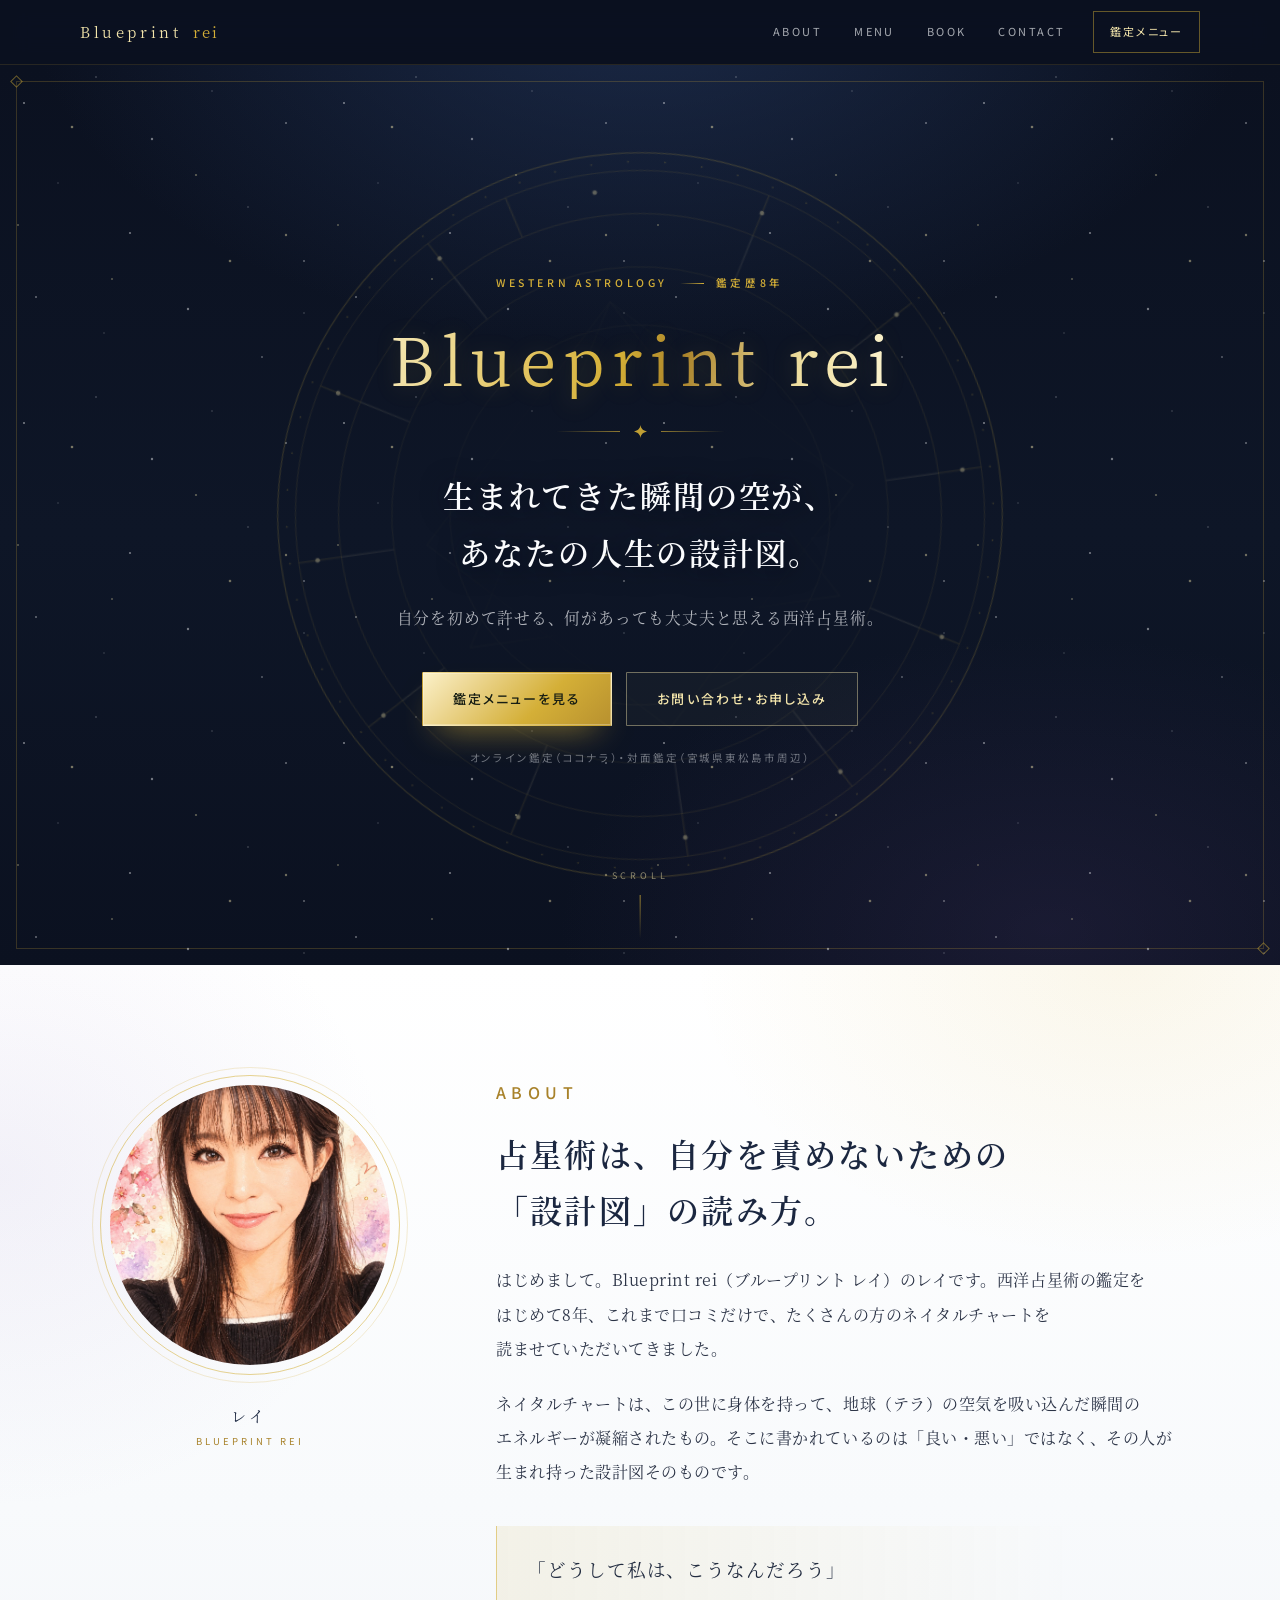
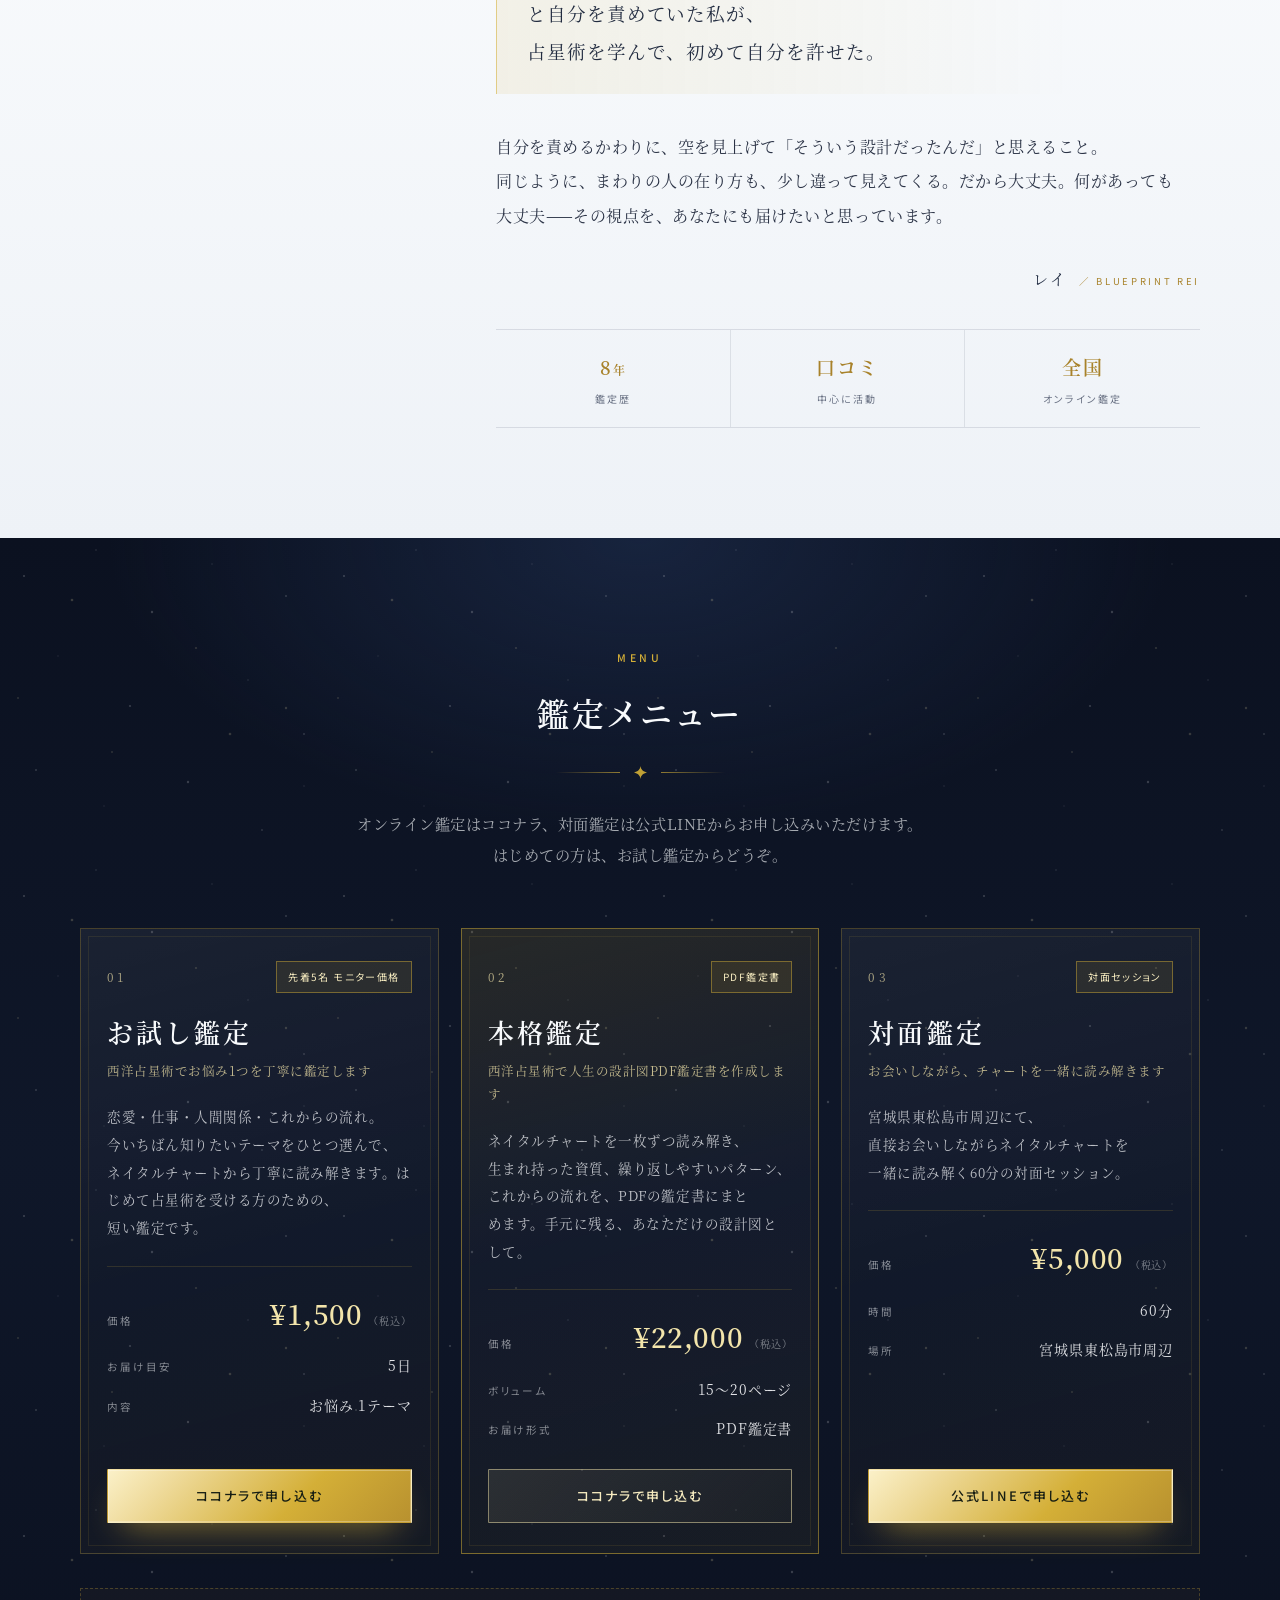
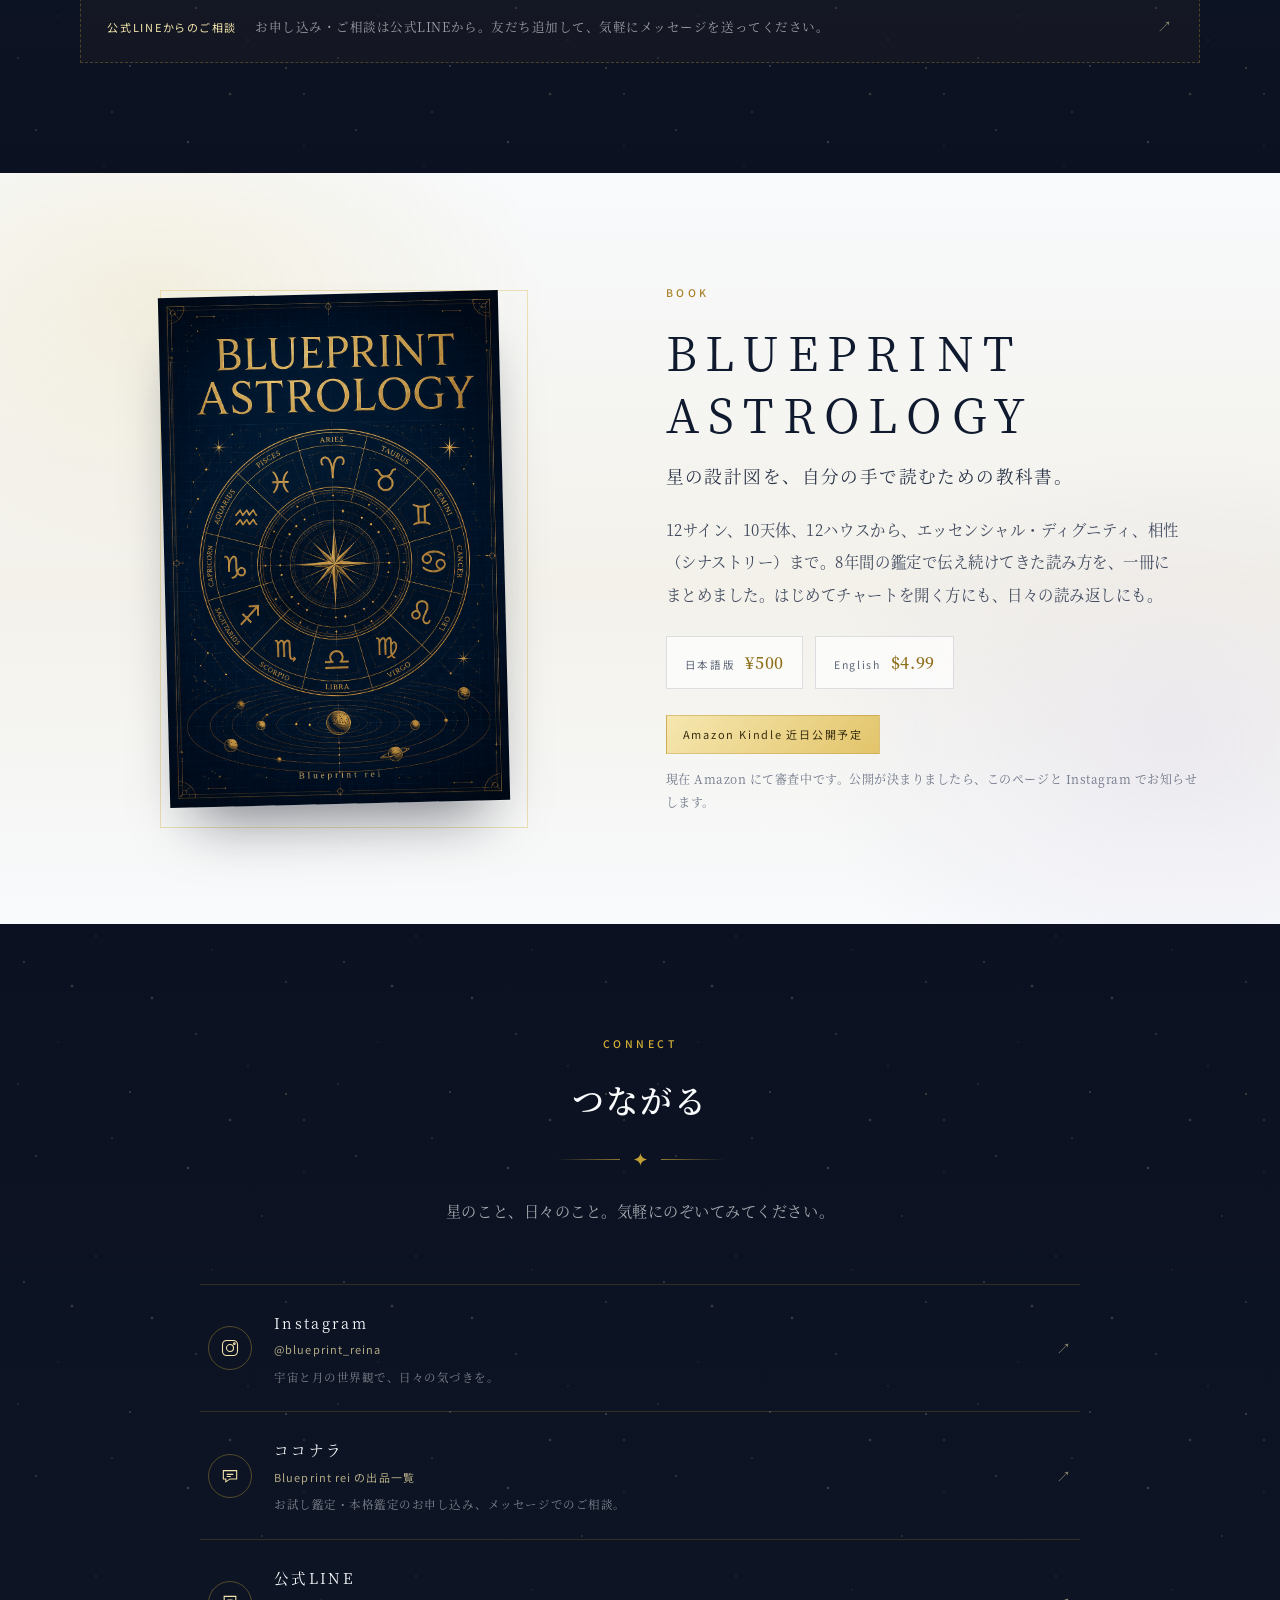
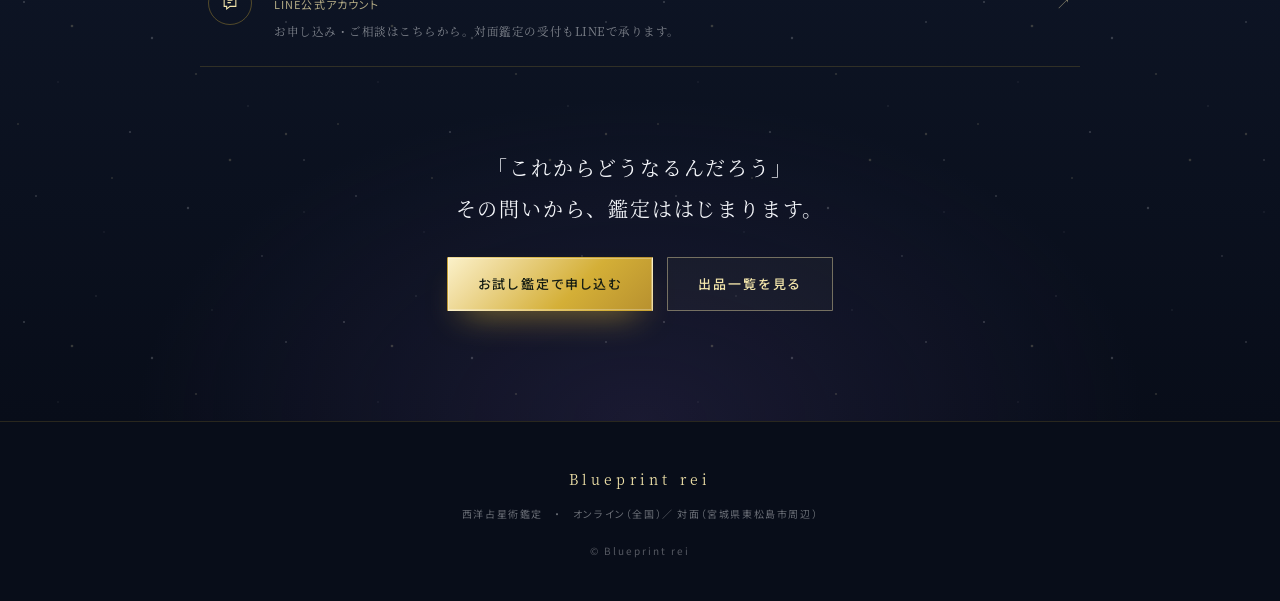
==== index.html @ 4b0d1b70 "Publish Blueprint rei website (index.html, style.css, assets)" ====
<!DOCTYPE html>
<html lang="ja">
<head>
<meta charset="utf-8">
<meta name="viewport" content="width=device-width, initial-scale=1">
<title>Blueprint rei｜生まれてきた瞬間の空が、あなたの人生の設計図。</title>
<meta name="description" content="西洋占星術鑑定 Blueprint rei（ブループリント レイ）。鑑定歴8年。ネイタルチャートから、自分を初めて許せる「何があっても大丈夫」と思える視点をお届けします。">
<link rel="icon" href="data:image/svg+xml,%3Csvg xmlns='http://www.w3.org/2000/svg' viewBox='0 0 24 24'%3E%3Crect width='24' height='24' fill='%230b1120'/%3E%3Cpath d='M12 3c.8 5.5 3.7 8.4 9 9-5.3.6-8.2 3.5-9 9-.8-5.5-3.7-8.4-9-9 5.3-.6 8.2-3.5 9-9Z' fill='%23d4af37'/%3E%3C/svg%3E">
<link rel="stylesheet" href="style.css">
</head>
<body>

<header class="site-header">
  <div class="wrap header-inner">
    <a class="brand" href="#top">Blueprint <i>rei</i></a>
    <nav class="nav" aria-label="メニュー">
      <a href="#about">About</a>
      <a href="#menu">Menu</a>
      <a href="#book">Book</a>
      <a href="#contact">Contact</a>
    </nav>
    <a class="header-cta" href="#menu">鑑定メニュー</a>
  </div>
</header>

<main>

  <!-- ============ HERO ============ -->
  <section class="hero" id="top">
    <div class="hero-frame" aria-hidden="true"></div>
    <div class="stars" aria-hidden="true"></div>

    <!-- 星盤（装飾） -->
    <svg class="hero-wheel" viewBox="0 0 600 600" aria-hidden="true" fill="none">
      <g stroke="#d4af37" stroke-width=".8" opacity=".55">
        <circle cx="300" cy="300" r="286"/>
      </g>
      <g stroke="#d4af37" stroke-width=".5" opacity=".35">
        <circle cx="300" cy="300" r="272"/>
        <circle cx="300" cy="300" r="238"/>
        <circle cx="300" cy="300" r="196"/>
        <circle cx="300" cy="300" r="150"/>
        <circle cx="300" cy="300" r="96"/>
      </g>
      <circle cx="300" cy="300" r="279" stroke="#d4af37" stroke-width="1.1" opacity=".5" stroke-dasharray="1.2 28"/>
      <g stroke="#d4af37" stroke-width=".6" opacity=".4">
        <line x1="300" y1="62" x2="300" y2="28" transform="rotate(30 300 300)"/>
        <line x1="300" y1="62" x2="300" y2="28" transform="rotate(60 300 300)"/>
        <line x1="300" y1="62" x2="300" y2="28" transform="rotate(90 300 300)"/>
        <line x1="300" y1="62" x2="300" y2="28" transform="rotate(120 300 300)"/>
        <line x1="300" y1="62" x2="300" y2="28" transform="rotate(150 300 300)"/>
        <line x1="300" y1="62" x2="300" y2="28" transform="rotate(180 300 300)"/>
        <line x1="300" y1="62" x2="300" y2="28" transform="rotate(210 300 300)"/>
        <line x1="300" y1="62" x2="300" y2="28" transform="rotate(240 300 300)"/>
        <line x1="300" y1="62" x2="300" y2="28" transform="rotate(270 300 300)"/>
        <line x1="300" y1="62" x2="300" y2="28" transform="rotate(300 300 300)"/>
        <line x1="300" y1="62" x2="300" y2="28" transform="rotate(330 300 300)"/>
        <line x1="300" y1="62" x2="300" y2="28" transform="rotate(345 300 300)"/>
      </g>
      <g stroke="#f3e5ab" stroke-width=".6" opacity=".45">
        <line x1="300" y1="62" x2="300" y2="104" transform="rotate(30 300 300)"/>
        <line x1="300" y1="62" x2="300" y2="104" transform="rotate(60 300 300)"/>
        <line x1="300" y1="62" x2="300" y2="104" transform="rotate(90 300 300)"/>
        <line x1="300" y1="62" x2="300" y2="104" transform="rotate(120 300 300)"/>
        <line x1="300" y1="62" x2="300" y2="104" transform="rotate(150 300 300)"/>
        <line x1="300" y1="62" x2="300" y2="104" transform="rotate(180 300 300)"/>
        <line x1="300" y1="62" x2="300" y2="104" transform="rotate(210 300 300)"/>
        <line x1="300" y1="62" x2="300" y2="104" transform="rotate(240 300 300)"/>
        <line x1="300" y1="62" x2="300" y2="104" transform="rotate(270 300 300)"/>
        <line x1="300" y1="62" x2="300" y2="104" transform="rotate(300 300 300)"/>
        <line x1="300" y1="62" x2="300" y2="104" transform="rotate(330 300 300)"/>
      </g>
      <g fill="#f3e5ab" opacity=".7">
        <circle cx="300" cy="43" r="1.8"/>
        <circle cx="300" cy="43" r="1.8" transform="rotate(30 300 300)"/>
        <circle cx="300" cy="43" r="1.8" transform="rotate(60 300 300)"/>
        <circle cx="300" cy="43" r="1.8" transform="rotate(90 300 300)"/>
        <circle cx="300" cy="43" r="1.8" transform="rotate(120 300 300)"/>
        <circle cx="300" cy="43" r="1.8" transform="rotate(150 300 300)"/>
        <circle cx="300" cy="43" r="1.8" transform="rotate(180 300 300)"/>
        <circle cx="300" cy="43" r="1.8" transform="rotate(210 300 300)"/>
        <circle cx="300" cy="43" r="1.8" transform="rotate(240 300 300)"/>
        <circle cx="300" cy="43" r="1.8" transform="rotate(270 300 300)"/>
        <circle cx="300" cy="43" r="1.8" transform="rotate(300 300 300)"/>
        <circle cx="300" cy="43" r="1.8" transform="rotate(330 300 300)"/>
      </g>
      <g stroke="#d4af37" stroke-width=".45" opacity=".22">
        <polygon points="300,130 447.2,385 152.8,385"/>
        <polygon points="300,130 470,300 300,470 130,300"/>
      </g>
      <g stroke="#d4af37" stroke-width=".5" opacity=".3">
        <line x1="300" y1="204" x2="300" y2="396" transform="rotate(45 300 300)"/>
        <line x1="300" y1="204" x2="300" y2="396" transform="rotate(135 300 300)"/>
      </g>
      <circle cx="300" cy="300" r="6" fill="#d4af37" opacity=".5"/>
    </svg>

    <div class="wrap hero-inner">
      <p class="eyebrow">Western Astrology <span class="sep"></span> 鑑定歴8年</p>

      <h1 class="hero-brand gold-text">Blueprint rei</h1>

      <div class="orn" aria-hidden="true">
        <i></i><svg viewBox="0 0 24 24" class="spark"><path d="M12 0c.9 6.6 4.5 10.2 12 12-7.5 1.8-11.1 5.4-12 12-.9-6.6-4.5-10.2-12-12C7.5 10.2 11.1 6.6 12 0Z"/></svg><i></i>
      </div>

      <p class="hero-copy">生まれてきた瞬間の空が、<br>あなたの人生の設計図。</p>
      <p class="hero-sub">自分を初めて許せる、<br class="sp">何があっても大丈夫と思える西洋占星術。</p>

      <div class="hero-actions">
        <a class="btn btn-gold" href="#menu">鑑定メニューを見る</a>
        <a class="btn btn-ghost" href="#contact">お問い合わせ・お申し込み</a>
      </div>

      <p class="hero-note">オンライン鑑定（ココナラ）・対面鑑定（宮城県東松島市周辺）</p>
    </div>

    <a class="scroll-hint" href="#about"><span>Scroll</span></a>
  </section>

  <!-- ============ ABOUT ============ -->
  <section class="section about" id="about">
    <div class="wrap about-grid">
      <div class="about-visual">
        <div class="portrait">
          <img src="assets/rena-sakura-icon.jpg" alt="Blueprint rei（レイ）のプロフィール画像">
        </div>
        <p class="portrait-caption">
          <span class="pc-name">レイ</span>
          <span class="pc-en">Blueprint rei</span>
        </p>
      </div>

      <div class="about-text">
        <p class="eyebrow">About</p>
        <h2 class="section-title">占星術は、自分を責めないための<br>「設計図」の読み方。</h2>

        <p>はじめまして。Blueprint rei（ブループリント レイ）のレイです。西洋占星術の鑑定をはじめて8年、これまで口コミだけで、たくさんの方のネイタルチャートを読ませていただいてきました。</p>

        <p>ネイタルチャートは、この世に身体を持って、地球（テラ）の空気を吸い込んだ瞬間のエネルギーが凝縮されたもの。そこに書かれているのは「良い・悪い」ではなく、その人が生まれ持った設計図そのものです。</p>

        <blockquote>
          <p>「どうして私は、こうなんだろう」</p>
          <p>と自分を責めていた私が、<br>占星術を学んで、<br class="sp">初めて自分を許せた。</p>
        </blockquote>

        <p>自分を責めるかわりに、空を見上げて「そういう設計だったんだ」と思えること。同じように、まわりの人の在り方も、少し違って見えてくる。だから大丈夫。何があっても大丈夫——その視点を、あなたにも届けたいと思っています。</p>

        <p class="sign">レイ<span>／ Blueprint rei</span></p>

        <ul class="facts">
          <li><b>8<small>年</small></b><span>鑑定歴</span></li>
          <li><b>口コミ</b><span>中心に活動</span></li>
          <li><b>全国</b><span>オンライン鑑定</span></li>
        </ul>
      </div>
    </div>
  </section>

  <!-- ============ MENU ============ -->
  <section class="section menu" id="menu">
    <div class="stars stars--soft" aria-hidden="true"></div>
    <div class="wrap">
      <header class="section-head">
        <p class="eyebrow">Menu</p>
        <h2 class="section-title">鑑定メニュー</h2>
        <div class="orn" aria-hidden="true"><i></i><svg viewBox="0 0 24 24" class="spark"><path d="M12 0c.9 6.6 4.5 10.2 12 12-7.5 1.8-11.1 5.4-12 12-.9-6.6-4.5-10.2-12-12C7.5 10.2 11.1 6.6 12 0Z"/></svg><i></i></div>
        <p class="lead">オンライン鑑定はココナラ、対面鑑定は公式LINEからお申し込みいただけます。<br class="pc">はじめての方は、お試し鑑定からどうぞ。</p>
      </header>

      <div class="cards">

        <article class="card">
          <div class="card-head">
            <span class="num">01</span>
            <span class="ribbon">先着5名 モニター価格</span>
          </div>
          <h3>お試し鑑定</h3>
          <p class="card-sub">西洋占星術でお悩み1つを丁寧に鑑定します</p>
          <p class="card-desc">恋愛・仕事・人間関係・これからの流れ。今いちばん知りたいテーマをひとつ選んで、ネイタルチャートから丁寧に読み解きます。はじめて占星術を受ける方のための、短い鑑定です。</p>
          <dl class="specs">
            <div><dt>価格</dt><dd><em>¥1,500</em><small>（税込）</small></dd></div>
            <div><dt>お届け目安</dt><dd>5日</dd></div>
            <div><dt>内容</dt><dd>お悩み 1テーマ</dd></div>
          </dl>
          <a class="btn btn-gold btn-block" href="https://coconala.com/services/4519594" target="_blank" rel="noopener">ココナラで申し込む</a>
        </article>

        <article class="card card--featured">
          <div class="card-head">
            <span class="num">02</span>
            <span class="ribbon">PDF鑑定書</span>
          </div>
          <h3>本格鑑定</h3>
          <p class="card-sub">西洋占星術で人生の設計図PDF鑑定書を作成します</p>
          <p class="card-desc">ネイタルチャートを一枚ずつ読み解き、生まれ持った資質、繰り返しやすいパターン、これからの流れを、PDFの鑑定書にまとめます。手元に残る、あなただけの設計図として。</p>
          <dl class="specs">
            <div><dt>価格</dt><dd><em>¥22,000</em><small>（税込）</small></dd></div>
            <div><dt>ボリューム</dt><dd>15〜20ページ</dd></div>
            <div><dt>お届け形式</dt><dd>PDF鑑定書</dd></div>
          </dl>
          <a class="btn btn-outline-light btn-block" href="https://coconala.com/services/4488143" target="_blank" rel="noopener">ココナラで申し込む</a>
        </article>

        <article class="card">
          <div class="card-head">
            <span class="num">03</span>
            <span class="ribbon">対面セッション</span>
          </div>
          <h3>対面鑑定</h3>
          <p class="card-sub">お会いしながら、チャートを一緒に読み解きます</p>
          <p class="card-desc">宮城県東松島市周辺にて、直接お会いしながらネイタルチャートを一緒に読み解く60分の対面セッション。</p>
          <dl class="specs">
            <div><dt>価格</dt><dd><em>¥5,000</em><small>（税込）</small></dd></div>
            <div><dt>時間</dt><dd>60分</dd></div>
            <div><dt>場所</dt><dd>宮城県東松島市周辺</dd></div>
          </dl>
          <a class="btn btn-gold btn-block" href="https://lin.ee/zJcbJPP" target="_blank" rel="noopener">公式LINEで申し込む</a>
        </article>

      </div>

      <a class="line-note" href="https://lin.ee/zJcbJPP" target="_blank" rel="noopener">
        <span class="ln-label">公式LINEからのご相談</span>
        <span class="ln-body">お申し込み・ご相談は公式LINEから。友だち追加して、気軽にメッセージを送ってください。</span>
        <span class="ln-arrow" aria-hidden="true">↗</span>
      </a>
    </div>
  </section>

  <!-- ============ BOOK ============ -->
  <section class="section book" id="book">
    <div class="wrap book-grid">
      <figure class="book-cover">
        <img src="assets/kindle-cover-navy-author.png" alt="Kindle書籍『BLUEPRINT ASTROLOGY』の表紙">
      </figure>
      <div class="book-text">
        <p class="eyebrow">Book</p>
        <h2 class="book-title">BLUEPRINT<br>ASTROLOGY</h2>
        <p class="book-sub">星の設計図を、自分の手で読むための教科書。</p>
        <p class="book-desc">12サイン、10天体、12ハウスから、エッセンシャル・ディグニティ、相性（シナストリー）まで。8年間の鑑定で伝え続けてきた読み方を、一冊にまとめました。はじめてチャートを開く方にも、日々の読み返しにも。</p>
        <ul class="chips">
          <li><span>日本語版</span><b>¥500</b></li>
          <li><span>English</span><b>$4.99</b></li>
        </ul>
        <p class="badge">Amazon Kindle 近日公開予定</p>
        <p class="book-note">現在 Amazon にて審査中です。公開が決まりましたら、このページと Instagram でお知らせします。</p>
      </div>
    </div>
  </section>

  <!-- ============ CONTACT ============ -->
  <section class="section contact" id="contact">
    <div class="stars stars--soft" aria-hidden="true"></div>
    <div class="wrap">
      <header class="section-head">
        <p class="eyebrow">Connect</p>
        <h2 class="section-title">つながる</h2>
        <div class="orn" aria-hidden="true"><i></i><svg viewBox="0 0 24 24" class="spark"><path d="M12 0c.9 6.6 4.5 10.2 12 12-7.5 1.8-11.1 5.4-12 12-.9-6.6-4.5-10.2-12-12C7.5 10.2 11.1 6.6 12 0Z"/></svg><i></i></div>
        <p class="lead">星のこと、日々のこと。気軽にのぞいてみてください。</p>
      </header>

      <ul class="social">
        <li>
          <a href="https://www.instagram.com/blueprint_reina/" target="_blank" rel="noopener">
            <span class="ico" aria-hidden="true">
              <svg viewBox="0 0 24 24" fill="none" stroke="currentColor" stroke-width="1.3"><rect x="3" y="3" width="18" height="18" rx="5"/><circle cx="12" cy="12" r="4.2"/><circle cx="17.2" cy="6.8" r="1"/></svg>
            </span>
            <span class="sns-body">
              <span class="sns-name">Instagram</span>
              <span class="sns-id">@blueprint_reina</span>
              <span class="sns-desc">宇宙と月の世界観で、日々の気づきを。</span>
            </span>
            <span class="arrow" aria-hidden="true">↗</span>
          </a>
        </li>
        <li>
          <a href="https://coconala.com/users/694138" target="_blank" rel="noopener">
            <span class="ico" aria-hidden="true">
              <svg viewBox="0 0 24 24" fill="none" stroke="currentColor" stroke-width="1.3"><path d="M4 5.5h16v10H12l-5 3.5v-3.5H4z"/><path d="M8 10h8M8 12.6h5"/></svg>
            </span>
            <span class="sns-body">
              <span class="sns-name">ココナラ</span>
              <span class="sns-id">Blueprint rei の出品一覧</span>
              <span class="sns-desc">お試し鑑定・本格鑑定のお申し込み、メッセージでのご相談。</span>
            </span>
            <span class="arrow" aria-hidden="true">↗</span>
          </a>
        </li>
        <li>
          <a href="https://lin.ee/zJcbJPP" target="_blank" rel="noopener">
            <span class="ico" aria-hidden="true">
              <svg viewBox="0 0 24 24" fill="none" stroke="currentColor" stroke-width="1.3"><path d="M5 4h14v12H12l-4 3v-3H5z"/><path d="M9 8.5h6M9 11.5h4"/></svg>
            </span>
            <span class="sns-body">
              <span class="sns-name">公式LINE</span>
              <span class="sns-id">LINE公式アカウント</span>
              <span class="sns-desc">お申し込み・ご相談はこちらから。対面鑑定の受付もLINEで承ります。</span>
            </span>
            <span class="arrow" aria-hidden="true">↗</span>
          </a>
        </li>
      </ul>

      <div class="contact-cta">
        <p class="contact-cta-text">「これからどうなるんだろう」<br>その問いから、鑑定ははじまります。</p>
        <div class="hero-actions">
          <a class="btn btn-gold" href="https://coconala.com/services/4519594" target="_blank" rel="noopener">お試し鑑定で申し込む</a>
          <a class="btn btn-ghost" href="https://coconala.com/users/694138" target="_blank" rel="noopener">出品一覧を見る</a>
        </div>
      </div>
    </div>
  </section>

</main>

<footer class="site-footer">
  <div class="wrap">
    <p class="footer-brand">Blueprint rei</p>
    <p class="footer-line">西洋占星術鑑定　・　オンライン（全国）<br class="sp">／ 対面（宮城県東松島市周辺）</p>
    <p class="copyright">© Blueprint rei</p>
  </div>
</footer>

</body>
</html>
---- style.css ----
@charset "UTF-8";

/* =========================================================
   Blueprint rei — official site (design sample)
   navy × gold × off-white
   ========================================================= */

@font-face{
  font-family:"Noto Serif JP";
  src:url("assets/fonts/serifjp-400.woff2") format("woff2");
  font-weight:400; font-style:normal; font-display:swap;
}
@font-face{
  font-family:"Noto Serif JP";
  src:url("assets/fonts/serifjp-600.woff2") format("woff2");
  font-weight:600; font-style:normal; font-display:swap;
}
@font-face{
  font-family:"Noto Serif JP";
  src:url("assets/fonts/serifjp-700.woff2") format("woff2");
  font-weight:700; font-style:normal; font-display:swap;
}
@font-face{
  font-family:"Noto Sans JP";
  src:url("assets/fonts/sansjp-400.woff2") format("woff2");
  font-weight:400; font-style:normal; font-display:swap;
}
@font-face{
  font-family:"Noto Sans JP";
  src:url("assets/fonts/sansjp-500.woff2") format("woff2");
  font-weight:500; font-style:normal; font-display:swap;
}
@font-face{
  font-family:"Noto Sans JP";
  src:url("assets/fonts/sansjp-700.woff2") format("woff2");
  font-weight:700; font-style:normal; font-display:swap;
}

:root{
  --navy:#0b1120;
  --navy-2:#0f1729;
  --navy-3:#131c31;
  --gold:#d4af37;
  --gold-l:#f3e5ab;
  --gold-d:#a8822a;
  --ivory:#f8fafc;
  --ink:#1b2740;
  --ink-soft:#4d5566;

  --serif:"Noto Serif JP","Hiragino Mincho ProN","Yu Mincho",YuMincho,serif;
  --sans:"Noto Sans JP","Hiragino Kaku Gothic ProN","Yu Gothic",YuGothic,sans-serif;

  --hairline:rgba(212,175,55,.30);
  --hairline-soft:rgba(212,175,55,.16);
}

*,*::before,*::after{box-sizing:border-box;}

html{
  scroll-behavior:smooth;
  -webkit-text-size-adjust:100%;
}

body{
  margin:0;
  background:var(--navy);
  color:var(--ivory);
  font-family:var(--serif);
  font-size:15px;
  line-height:1.95;
  letter-spacing:.035em;
  font-feature-settings:"palt" 1;
  -webkit-font-smoothing:antialiased;
  overflow-x:hidden;
}

img{display:block;max-width:100%;height:auto;}
a{color:inherit;text-decoration:none;}
h1,h2,h3,p,figure,blockquote,dl,dd{margin:0;}
ul{margin:0;padding:0;list-style:none;}
em{font-style:normal;}

.wrap{
  width:min(1120px, calc(100% - 56px));
  margin-inline:auto;
}

.sp{display:none;}
.pc{display:inline;}

/* ---------- shared type ---------- */

.eyebrow{
  font-family:var(--sans);
  font-size:10.5px;
  font-weight:500;
  letter-spacing:.34em;
  text-transform:uppercase;
  color:var(--gold);
  display:flex;
  align-items:center;
  gap:12px;
}
.eyebrow .sep{
  width:24px;height:1px;
  background:linear-gradient(90deg,transparent,var(--gold));
  display:inline-block;
}

.gold-text{
  background:linear-gradient(102deg,#f7ecc0 0%,#e6c96a 26%,#d4af37 46%,#a9822a 58%,#f3e5ab 82%,#fdf6d8 100%);
  -webkit-background-clip:text;
  background-clip:text;
  color:transparent;
}

.orn{
  display:flex;
  align-items:center;
  justify-content:center;
  gap:14px;
  margin:26px 0;
}
.orn i{
  display:block;
  width:64px;height:1px;
  background:linear-gradient(90deg,transparent,rgba(212,175,55,.65));
}
.orn i:last-child{
  background:linear-gradient(90deg,rgba(212,175,55,.65),transparent);
}
.spark{
  width:13px;height:13px;
  fill:var(--gold);
  flex:none;
  opacity:.9;
}

/* ---------- buttons ---------- */

.btn{
  display:inline-flex;
  align-items:center;
  justify-content:center;
  font-family:var(--sans);
  font-size:13px;
  font-weight:500;
  letter-spacing:.16em;
  line-height:1.4;
  padding:17px 30px;
  border-radius:1px;
  border:1px solid transparent;
  transition:transform .3s ease, box-shadow .3s ease, background .3s ease, color .3s ease;
  white-space:nowrap;
}
.btn-gold{
  background:linear-gradient(135deg,#fbf1c9 0%,#efdb9c 20%,#d4af37 62%,#b8912f 100%);
  color:#161d13;
  box-shadow:0 16px 34px -16px rgba(212,175,55,.75), inset 0 0 0 1px rgba(255,255,255,.28);
}
.btn-gold:hover{
  transform:translateY(-2px);
  box-shadow:0 22px 40px -16px rgba(212,175,55,.85), inset 0 0 0 1px rgba(255,255,255,.35);
}
.btn-ghost{
  border-color:rgba(243,229,171,.42);
  color:var(--gold-l);
  background:rgba(243,229,171,.03);
}
.btn-ghost:hover{
  background:rgba(243,229,171,.10);
  border-color:rgba(243,229,171,.7);
}
.btn-outline-light{
  border-color:rgba(243,229,171,.5);
  color:#f7ecc0;
  background:linear-gradient(135deg,rgba(243,229,171,.10),rgba(243,229,171,.02));
}
.btn-outline-light:hover{
  background:linear-gradient(135deg,#fbf1c9,#d4af37 65%,#b8912f);
  color:#161d13;
  border-color:transparent;
}
.btn-block{width:100%;}

/* ---------- star field ---------- */

.stars{
  position:absolute;
  inset:0;
  pointer-events:none;
  background-image:url("data:image/svg+xml,%3Csvg xmlns='http://www.w3.org/2000/svg' width='320' height='320'%3E%3Cg fill='%23ffffff'%3E%3Ccircle cx='24' cy='38' r='1' opacity='.55'/%3E%3Ccircle cx='96' cy='12' r='.8' opacity='.4'/%3E%3Ccircle cx='152' cy='74' r='1.2' opacity='.5'/%3E%3Ccircle cx='212' cy='26' r='.7' opacity='.35'/%3E%3Ccircle cx='286' cy='58' r='1' opacity='.45'/%3E%3Ccircle cx='58' cy='118' r='.7' opacity='.3'/%3E%3Ccircle cx='130' cy='168' r='1.1' opacity='.5'/%3E%3Ccircle cx='248' cy='142' r='.8' opacity='.35'/%3E%3Ccircle cx='304' cy='196' r='1' opacity='.4'/%3E%3Ccircle cx='36' cy='232' r='1' opacity='.45'/%3E%3Ccircle cx='104' cy='268' r='.7' opacity='.3'/%3E%3Ccircle cx='188' cy='244' r='1.2' opacity='.5'/%3E%3Ccircle cx='262' cy='292' r='.9' opacity='.4'/%3E%3Ccircle cx='304' cy='248' r='.8' opacity='.3'/%3E%3C/g%3E%3Cg fill='%23f3e5ab'%3E%3Ccircle cx='72' cy='62' r='1.3' opacity='.55'/%3E%3Ccircle cx='196' cy='110' r='1.1' opacity='.45'/%3E%3Ccircle cx='286' cy='170' r='1.2' opacity='.5'/%3E%3Ccircle cx='112' cy='214' r='1' opacity='.4'/%3E%3Ccircle cx='230' cy='196' r='1.3' opacity='.5'/%3E%3Ccircle cx='18' cy='160' r='1' opacity='.4'/%3E%3C/g%3E%3C/svg%3E");
  background-size:320px 320px;
  opacity:.85;
}
.stars--soft{opacity:.36;}

/* =========================================================
   HEADER
   ========================================================= */

.site-header{
  position:sticky;
  top:0;
  z-index:50;
  background:rgba(11,17,32,.74);
  backdrop-filter:blur(14px) saturate(120%);
  -webkit-backdrop-filter:blur(14px) saturate(120%);
  border-bottom:1px solid rgba(212,175,55,.14);
}
.header-inner{
  display:flex;
  align-items:center;
  justify-content:space-between;
  height:64px;
  gap:20px;
}
.brand{
  font-size:15px;
  letter-spacing:.24em;
  font-weight:400;
  color:var(--gold-l);
  white-space:nowrap;
}
.brand i{
  font-style:normal;
  letter-spacing:.14em;
  color:var(--gold);
  margin-left:.28em;
}
.nav{
  display:flex;
  gap:32px;
  margin-left:auto;
  margin-right:8px;
}
.nav a{
  font-family:var(--sans);
  font-size:11px;
  letter-spacing:.22em;
  text-transform:uppercase;
  color:rgba(248,250,252,.66);
  padding:4px 0;
  border-bottom:1px solid transparent;
  transition:.25s;
}
.nav a:hover{color:var(--gold-l);border-bottom-color:rgba(212,175,55,.6);}
.header-cta{
  font-family:var(--sans);
  font-size:11px;
  letter-spacing:.16em;
  padding:9px 16px;
  border:1px solid rgba(212,175,55,.45);
  color:var(--gold-l);
  transition:.25s;
  white-space:nowrap;
}
.header-cta:hover{background:rgba(212,175,55,.14);}

/* =========================================================
   HERO
   ========================================================= */

.hero{
  position:relative;
  min-height:100vh;
  min-height:100svh;
  display:flex;
  align-items:center;
  justify-content:center;
  overflow:hidden;
  padding:96px 0 84px;
  background:
    radial-gradient(900px 520px at 50% -8%, rgba(40,62,104,.55) 0%, rgba(11,17,32,0) 68%),
    radial-gradient(700px 420px at 82% 96%, rgba(60,48,92,.30) 0%, rgba(11,17,32,0) 70%),
    linear-gradient(180deg,#0b1120 0%,#0e1627 52%,#0b1120 100%);
}
.hero-frame{
  position:absolute;
  inset:16px;
  border:1px solid rgba(212,175,55,.22);
  pointer-events:none;
}
.hero-frame::before,
.hero-frame::after{
  content:"";
  position:absolute;
  width:9px;height:9px;
  border:1px solid rgba(212,175,55,.5);
  transform:rotate(45deg);
}
.hero-frame::before{top:-5px;left:-5px;}
.hero-frame::after{bottom:-5px;right:-5px;}

.hero-wheel{
  position:absolute;
  left:50%;top:50%;
  width:min(760px,132vw);
  transform:translate(-50%,-50%) rotate(-8deg);
  opacity:.52;
  pointer-events:none;
  -webkit-mask-image:radial-gradient(circle at 50% 50%, transparent 26%, rgba(0,0,0,.55) 46%, #000 62%, transparent 84%);
  mask-image:radial-gradient(circle at 50% 50%, transparent 26%, rgba(0,0,0,.55) 46%, #000 62%, transparent 84%);
}

.hero-inner{
  position:relative;
  z-index:2;
  text-align:center;
  display:flex;
  flex-direction:column;
  align-items:center;
  width:min(760px, calc(100% - 48px));
}
.hero-inner .eyebrow{justify-content:center;}

.hero-brand{
  font-size:clamp(2rem, 7.6vw, 4.15rem);
  font-weight:400;
  letter-spacing:.115em;
  line-height:1.25;
  margin:22px 0 0;
  padding-left:.115em;
  text-shadow:0 1px 24px rgba(212,175,55,.18);
}

.hero-copy{
  font-size:clamp(1.16rem, 4.9vw, 1.95rem);
  font-weight:600;
  line-height:1.85;
  letter-spacing:.06em;
  color:#fbfcfe;
  margin-top:2px;
  text-shadow:0 2px 26px rgba(11,17,32,.9);
}
.hero-sub{
  font-size:clamp(.82rem, 3.5vw, .98rem);
  line-height:2.1;
  letter-spacing:.05em;
  color:rgba(248,250,252,.70);
  margin-top:20px;
}

.hero-actions{
  display:flex;
  gap:14px;
  margin-top:38px;
  flex-wrap:wrap;
  justify-content:center;
}
.hero-note{
  margin-top:22px;
  font-family:var(--sans);
  font-size:10.5px;
  letter-spacing:.18em;
  color:rgba(248,250,252,.42);
}

.scroll-hint{
  position:absolute;
  left:50%;
  bottom:26px;
  transform:translateX(-50%);
  font-family:var(--sans);
  font-size:9px;
  letter-spacing:.42em;
  text-transform:uppercase;
  color:rgba(243,229,171,.55);
  z-index:3;
  display:flex;
  flex-direction:column;
  align-items:center;
  gap:10px;
}
.scroll-hint span{display:block;}
.scroll-hint::after{
  content:"";
  width:1px;height:44px;
  background:linear-gradient(180deg,rgba(212,175,55,.75),transparent);
}

/* =========================================================
   SECTION COMMON
   ========================================================= */

::selection{background:rgba(212,175,55,.28);color:#fff;}

.section{
  position:relative;
  padding:clamp(64px,9vw,110px) 0;
  scroll-margin-top:64px;
}
.section-head{
  text-align:center;
  display:flex;
  flex-direction:column;
  align-items:center;
  margin-bottom:clamp(38px,5vw,58px);
}
.section-title{
  font-size:clamp(1.3rem, 4.6vw, 2rem);
  font-weight:600;
  line-height:1.75;
  letter-spacing:.07em;
  margin-top:16px;
}
.lead{
  font-size:clamp(.84rem,3.4vw,.95rem);
  line-height:2;
  color:rgba(248,250,252,.66);
  margin-top:4px;
}

/* =========================================================
   ABOUT
   ========================================================= */

.about{
  background:
    radial-gradient(620px 420px at 88% 0%, rgba(212,175,55,.10) 0%, rgba(248,250,252,0) 70%),
    radial-gradient(540px 460px at 0% 18%, rgba(178,164,214,.14) 0%, rgba(248,250,252,0) 72%),
    linear-gradient(180deg,#ffffff 0%, var(--ivory) 46%, #eef2f7 100%);
  color:var(--ink);
}
.about .eyebrow{color:var(--gold-d);letter-spacing:.34em;}

.about-grid{
  display:grid;
  grid-template-columns:340px 1fr;
  gap:clamp(40px,6vw,76px);
  align-items:start;
}
.about-visual{
  position:sticky;
  top:100px;
  text-align:center;
}
.portrait{
  position:relative;
  width:100%;
  max-width:300px;
  margin-inline:auto;
  border-radius:50%;
  padding:10px;
}
.portrait::before{
  content:"";
  position:absolute;
  inset:0;
  border-radius:50%;
  border:1px solid rgba(212,175,55,.55);
}
.portrait::after{
  content:"";
  position:absolute;
  inset:-8px;
  border-radius:50%;
  border:1px solid rgba(212,175,55,.22);
}
.portrait img{
  width:100%;
  aspect-ratio:1 / 1;
  object-fit:cover;
  object-position:50% 38%;
  border-radius:50%;
  display:block;
}
.portrait-caption{
  margin-top:26px;
  display:flex;
  flex-direction:column;
  gap:2px;
}
.pc-name{
  font-size:15px;
  letter-spacing:.28em;
  color:var(--ink);
}
.pc-en{
  font-family:var(--sans);
  font-size:9.5px;
  letter-spacing:.32em;
  text-transform:uppercase;
  color:var(--gold-d);
}

.about-text p{
  font-size:clamp(.88rem,3.6vw,1rem);
  line-height:2.15;
  color:#2b3346;
  word-break:auto-phrase;
}
.about-text p + p{margin-top:20px;}
.about .section-title{color:var(--ink);margin-bottom:26px;}

blockquote{
  position:relative;
  margin:36px 0;
  padding:24px 26px 24px 30px;
  border-left:1px solid rgba(212,175,55,.6);
  background:linear-gradient(90deg, rgba(212,175,55,.10), rgba(212,175,55,0) 82%);
}
blockquote p{
  font-size:clamp(1rem,4vw,1.16rem) !important;
  line-height:2.05 !important;
  color:#222c40 !important;
  letter-spacing:.05em;
}
blockquote p + p{margin-top:6px !important;}

.sign{
  margin-top:30px !important;
  text-align:right;
  font-size:15px !important;
  letter-spacing:.24em;
  color:#1f2a40 !important;
  display:flex;
  justify-content:flex-end;
  align-items:baseline;
  gap:10px;
}
.sign span{
  font-family:var(--sans);
  font-size:9.5px;
  letter-spacing:.28em;
  text-transform:uppercase;
  color:var(--gold-d);
}

.facts{
  display:grid;
  grid-template-columns:repeat(3,1fr);
  margin-top:34px;
  border-top:1px solid rgba(27,39,64,.12);
  border-bottom:1px solid rgba(27,39,64,.12);
}
.facts li{
  padding:18px 4px;
  text-align:center;
  border-right:1px solid rgba(27,39,64,.1);
}
.facts li:last-child{border-right:0;}
.facts b{
  display:block;
  font-size:19px;
  font-weight:600;
  letter-spacing:.1em;
  color:var(--gold-d);
}
.facts b small{font-size:12px;letter-spacing:0;}
.facts span{
  display:block;
  font-family:var(--sans);
  font-size:10px;
  letter-spacing:.2em;
  color:#6b7385;
  margin-top:4px;
}

/* =========================================================
   MENU
   ========================================================= */

.menu{
  overflow:hidden;
  background:
    radial-gradient(760px 420px at 50% 0%, rgba(38,58,98,.45) 0%, rgba(11,17,32,0) 70%),
    linear-gradient(180deg,#0b1120 0%,#0f1729 50%,#0b1120 100%);
}
.menu .section-head .lead{max-width:640px;}

.cards{
  display:grid;
  grid-template-columns:repeat(3,minmax(0,1fr));
  gap:22px;
  align-items:stretch;
}
.card{
  min-width:0;
  position:relative;
  display:flex;
  flex-direction:column;
  padding:32px 26px 30px;
  border:1px solid rgba(212,175,55,.26);
  background:
    linear-gradient(165deg, rgba(255,255,255,.055) 0%, rgba(255,255,255,.012) 52%, rgba(212,175,55,.045) 100%);
}
.card::before{
  content:"";
  position:absolute;
  inset:7px;
  border:1px solid rgba(212,175,55,.10);
  pointer-events:none;
}
.card--featured{
  border-color:rgba(212,175,55,.5);
  background:
    linear-gradient(165deg, rgba(212,175,55,.13) 0%, rgba(255,255,255,.02) 48%, rgba(212,175,55,.06) 100%);
}
.card{transition:border-color .35s ease, transform .35s ease;}
.card:hover{border-color:rgba(212,175,55,.45);}

:focus-visible{outline:1px solid rgba(243,229,171,.85);outline-offset:3px;}
.card-head{
  display:flex;
  align-items:center;
  justify-content:space-between;
  gap:12px;
  margin-bottom:20px;
  flex-wrap:wrap;
}
.num{
  font-size:12px;
  letter-spacing:.36em;
  color:rgba(243,229,171,.7);
}
.ribbon{
  font-family:var(--sans);
  font-size:10px;
  letter-spacing:.14em;
  color:#f7ecc0;
  border:1px solid rgba(212,175,55,.45);
  background:rgba(212,175,55,.10);
  padding:5px 11px;
  white-space:nowrap;
}
.card h3{
  font-size:clamp(1.34rem,4.6vw,1.62rem);
  font-weight:600;
  letter-spacing:.12em;
  line-height:1.5;
}
.card-sub{
  margin-top:8px;
  font-size:12.5px;
  line-height:1.9;
  color:rgba(243,229,171,.78);
  letter-spacing:.04em;
}
.card-desc{
  margin-top:20px;
  font-size:13.5px;
  line-height:2.05;
  color:rgba(248,250,252,.74);
  word-break:auto-phrase;
}
.specs{
  margin-top:24px;
  margin-bottom:26px;
  padding-top:20px;
  border-top:1px solid rgba(212,175,55,.16);
  display:flex;
  flex-direction:column;
  gap:12px;
}
.specs > div{
  display:flex;
  align-items:baseline;
  justify-content:space-between;
  gap:14px;
}
.specs dt{
  font-family:var(--sans);
  font-size:10.5px;
  letter-spacing:.18em;
  color:rgba(248,250,252,.5);
  white-space:nowrap;
}
.specs dd{
  font-size:14px;
  letter-spacing:.06em;
  text-align:right;
  color:rgba(248,250,252,.9);
}
.specs dd em{
  font-size:1.72rem;
  font-weight:600;
  letter-spacing:.02em;
  color:var(--gold-l);
  margin-right:2px;
}
.specs dd small{
  font-size:10px;
  letter-spacing:.08em;
  color:rgba(248,250,252,.5);
  margin-left:4px;
}
.card .btn{margin-top:auto;}

.line-note{
  margin-top:34px;
  padding:22px 26px;
  border:1px dashed rgba(212,175,55,.28);
  display:flex;
  gap:18px;
  align-items:baseline;
  flex-wrap:wrap;
  background:rgba(212,175,55,.035);
  transition:background .3s ease, border-color .3s ease;
}
.line-note:hover{
  background:rgba(212,175,55,.09);
  border-color:rgba(212,175,55,.55);
}
.line-note:hover .ln-arrow{transform:translate(3px,-3px);color:var(--gold-l);}
.ln-arrow{
  flex:none;
  margin-left:auto;
  font-size:15px;
  color:rgba(243,229,171,.55);
  transition:transform .3s ease, color .3s ease;
}
.ln-label{
  font-family:var(--sans);
  font-size:11px;
  letter-spacing:.16em;
  color:var(--gold-l);
  white-space:nowrap;
}
.ln-body{
  font-size:12.5px;
  line-height:1.9;
  color:rgba(248,250,252,.6);
  flex:1;
  min-width:240px;
}

/* =========================================================
   BOOK
   ========================================================= */

.book{
  background:
    radial-gradient(560px 380px at 12% 16%, rgba(212,175,55,.12) 0%, rgba(248,250,252,0) 70%),
    radial-gradient(520px 420px at 92% 76%, rgba(178,164,214,.14) 0%, rgba(248,250,252,0) 72%),
    linear-gradient(180deg,#f8fafc 0%,#f3f1ea 55%,#f8fafc 100%);
  color:var(--ink);
  overflow:hidden;
}
.book-grid{
  display:grid;
  grid-template-columns:minmax(0,1fr) minmax(0,1.05fr);
  gap:clamp(40px,6vw,80px);
  align-items:center;
}
.book-cover{
  position:relative;
  margin:0;
  justify-self:center;
  width:min(340px, 78%);
}
.book-cover::before{
  content:"";
  position:absolute;
  inset:-14px;
  border:1px solid rgba(212,175,55,.35);
  transform:translate(10px,10px);
}
.book-cover img{
  position:relative;
  width:100%;
  transform:rotate(-1.4deg);
  box-shadow:0 36px 60px -26px rgba(11,17,32,.55), 0 2px 0 rgba(255,255,255,.4);
}
.book .eyebrow{color:var(--gold-d);}
.book-title{
  font-size:clamp(1.85rem,6.6vw,2.9rem);
  font-weight:400;
  letter-spacing:.2em;
  line-height:1.35;
  color:#0f1a2e;
  margin-top:16px;
}
.book-sub{
  margin-top:14px;
  font-size:clamp(.95rem,3.9vw,1.1rem);
  letter-spacing:.08em;
  color:#2a3448;
}
.book-desc{
  margin-top:20px;
  font-size:clamp(.86rem,3.5vw,.96rem);
  line-height:2.1;
  color:#404a5e;
  word-break:auto-phrase;
}
.chips{
  display:flex;
  gap:12px;
  margin-top:26px;
  flex-wrap:wrap;
}
.chips li{
  display:flex;
  align-items:baseline;
  gap:10px;
  padding:10px 18px;
  border:1px solid rgba(27,39,64,.14);
  background:rgba(255,255,255,.7);
}
.chips span{
  font-family:var(--sans);
  font-size:10.5px;
  letter-spacing:.16em;
  color:#5d6577;
}
.chips b{
  font-size:16px;
  font-weight:600;
  letter-spacing:.04em;
  color:#8f6f1c;
}
.badge{
  display:inline-block;
  margin-top:26px;
  font-family:var(--sans);
  font-size:11px;
  letter-spacing:.16em;
  padding:8px 16px;
  color:#3a2f10;
  background:linear-gradient(135deg,#f6e7b0,#e2c46a);
  border:1px solid rgba(168,130,42,.35);
}
.book-note{
  margin-top:14px;
  font-size:12px !important;
  line-height:1.9;
  color:#6b7385 !important;
}

/* =========================================================
   CONTACT
   ========================================================= */

.contact{
  overflow:hidden;
  background:
    radial-gradient(720px 460px at 50% 100%, rgba(52,44,86,.4) 0%, rgba(11,17,32,0) 70%),
    linear-gradient(180deg,#0b1120 0%,#0d1424 60%,#080d19 100%);
}

.social{
  max-width:880px;
  margin-inline:auto;
  border-top:1px solid rgba(212,175,55,.18);
}
.social li{
  border-bottom:1px solid rgba(212,175,55,.18);
}
.social a,
.social .is-soon{
  display:flex;
  align-items:center;
  gap:22px;
  padding:24px 8px;
  transition:background .3s ease, padding .3s ease;
}
.social a:hover{
  background:rgba(212,175,55,.055);
  padding-left:18px;
}
.ico{
  flex:none;
  width:44px;height:44px;
  display:flex;
  align-items:center;
  justify-content:center;
  border:1px solid rgba(212,175,55,.35);
  border-radius:50%;
  color:var(--gold-l);
}
.ico svg{width:20px;height:20px;}
.sns-body{
  display:flex;
  flex-direction:column;
  gap:2px;
  flex:1;
  min-width:0;
}
.sns-name{
  font-size:14.5px;
  letter-spacing:.16em;
  color:#fbfcfe;
}
.sns-name em{
  font-family:var(--sans);
  font-size:9.5px;
  letter-spacing:.14em;
  color:var(--gold);
  border:1px solid rgba(212,175,55,.45);
  padding:2px 7px;
  margin-left:8px;
  vertical-align:2px;
}
.sns-id{
  font-family:var(--sans);
  font-size:11px;
  letter-spacing:.1em;
  color:rgba(243,229,171,.72);
}
.sns-desc{
  font-size:11.5px;
  line-height:1.8;
  color:rgba(248,250,252,.5);
  margin-top:4px;
}
.arrow{
  flex:none;
  font-size:15px;
  color:rgba(243,229,171,.55);
  transition:transform .3s ease, color .3s ease;
}
.social a:hover .arrow{transform:translate(3px,-3px);color:var(--gold-l);}
.is-soon{opacity:.55;}

.contact-cta{
  margin-top:clamp(48px,7vw,80px);
  text-align:center;
  display:flex;
  flex-direction:column;
  align-items:center;
}
.contact-cta-text{
  font-size:clamp(1rem,4vw,1.25rem);
  line-height:2.05;
  letter-spacing:.09em;
  color:#f5f7fb;
}
.contact-cta .hero-actions{margin-top:28px;}

/* =========================================================
   FOOTER
   ========================================================= */

.site-footer{
  background:#080d19;
  border-top:1px solid rgba(212,175,55,.16);
  padding:44px 0 40px;
  text-align:center;
}
.footer-brand{
  font-size:14px;
  letter-spacing:.3em;
  color:var(--gold-l);
}
.footer-line{
  margin-top:10px;
  font-family:var(--sans);
  font-size:10px;
  letter-spacing:.16em;
  color:rgba(248,250,252,.4);
}
.copyright{
  margin-top:18px;
  font-family:var(--sans);
  font-size:10px;
  letter-spacing:.2em;
  color:rgba(248,250,252,.32);
}

/* =========================================================
   RESPONSIVE
   ========================================================= */

@media (max-width:1060px){
  .cards{grid-template-columns:minmax(0,1fr);gap:18px;max-width:560px;margin-inline:auto;}
}

@media (max-width:900px){
  .about-grid{grid-template-columns:1fr;gap:44px;}
  .about-visual{position:static;max-width:260px;margin-inline:auto;}
  .book-grid{grid-template-columns:1fr;gap:48px;}
  .book-cover{width:min(300px,70%);}
  .book-text{text-align:left;}
}

@media (max-width:720px){
  .wrap{width:calc(100% - 44px);}
  .nav{display:none;}
  .header-inner{height:58px;}
  .brand{font-size:13.5px;letter-spacing:.2em;}

  .hero{padding:88px 0 96px;min-height:100svh;}
  .hero-frame{inset:11px;}
  .hero-wheel{width:150vw;opacity:.45;}
  .hero-inner{width:calc(100% - 44px);}
  .hero-brand{margin-top:20px;letter-spacing:.1em;}
  .hero-copy{font-size:clamp(1.12rem,5.6vw,1.4rem);line-height:1.95;}
  .hero-sub{font-size:.82rem;line-height:2.05;margin-top:18px;}
  .hero-actions{width:100%;max-width:320px;flex-direction:column;gap:11px;margin-top:32px;}
  .hero-actions .btn{width:100%;padding:16px 20px;font-size:12.5px;}
  .hero-note{font-size:9.5px;letter-spacing:.14em;}
  .scroll-hint{bottom:22px;}
  .scroll-hint::after{height:34px;}

  .orn{margin:22px 0;}
  .orn i{width:46px;}

  .section{padding:64px 0;}
  .section-title{font-size:1.24rem;line-height:1.85;}
  .lead{font-size:.82rem;}
  .card{padding:28px 22px 26px;}
  .card-sub{font-size:12px;line-height:1.95;letter-spacing:.02em;}
  .card::before{inset:6px;}
  .cards{grid-template-columns:minmax(0,1fr);gap:18px;}
  .sp{display:block;}
  blockquote{padding:18px 18px 18px 20px;margin:28px 0;}
  blockquote p{font-size:.95rem !important;line-height:2 !important;}
  .specs dd small{display:block;margin-left:0;}
  .line-note{margin-top:26px;}
  .line-note{padding:18px 20px;gap:10px;display:block;}
  .ln-label{display:block;margin-bottom:8px;}
  .ln-body{min-width:0;display:block;}
  .ln-arrow{display:block;margin:6px 0 0;text-align:right;}

  .book-title{letter-spacing:.16em;}
  .book-cover{width:min(260px,74%);}
  .book-cover::before{inset:-10px;transform:translate(8px,8px);}

  .social a,.social .is-soon{gap:16px;padding:20px 4px;}
  .ico{width:38px;height:38px;}
  .ico svg{width:17px;height:17px;}
  .sns-desc{font-size:11px;}

  .facts b{font-size:16px;}
  .facts span{font-size:9px;letter-spacing:.12em;}

  .site-footer{padding:36px 0 34px;}
}

@media (max-width:380px){
  .ribbon{font-size:9px;padding:4px 8px;}
  .specs dd em{font-size:1.55rem;}
}
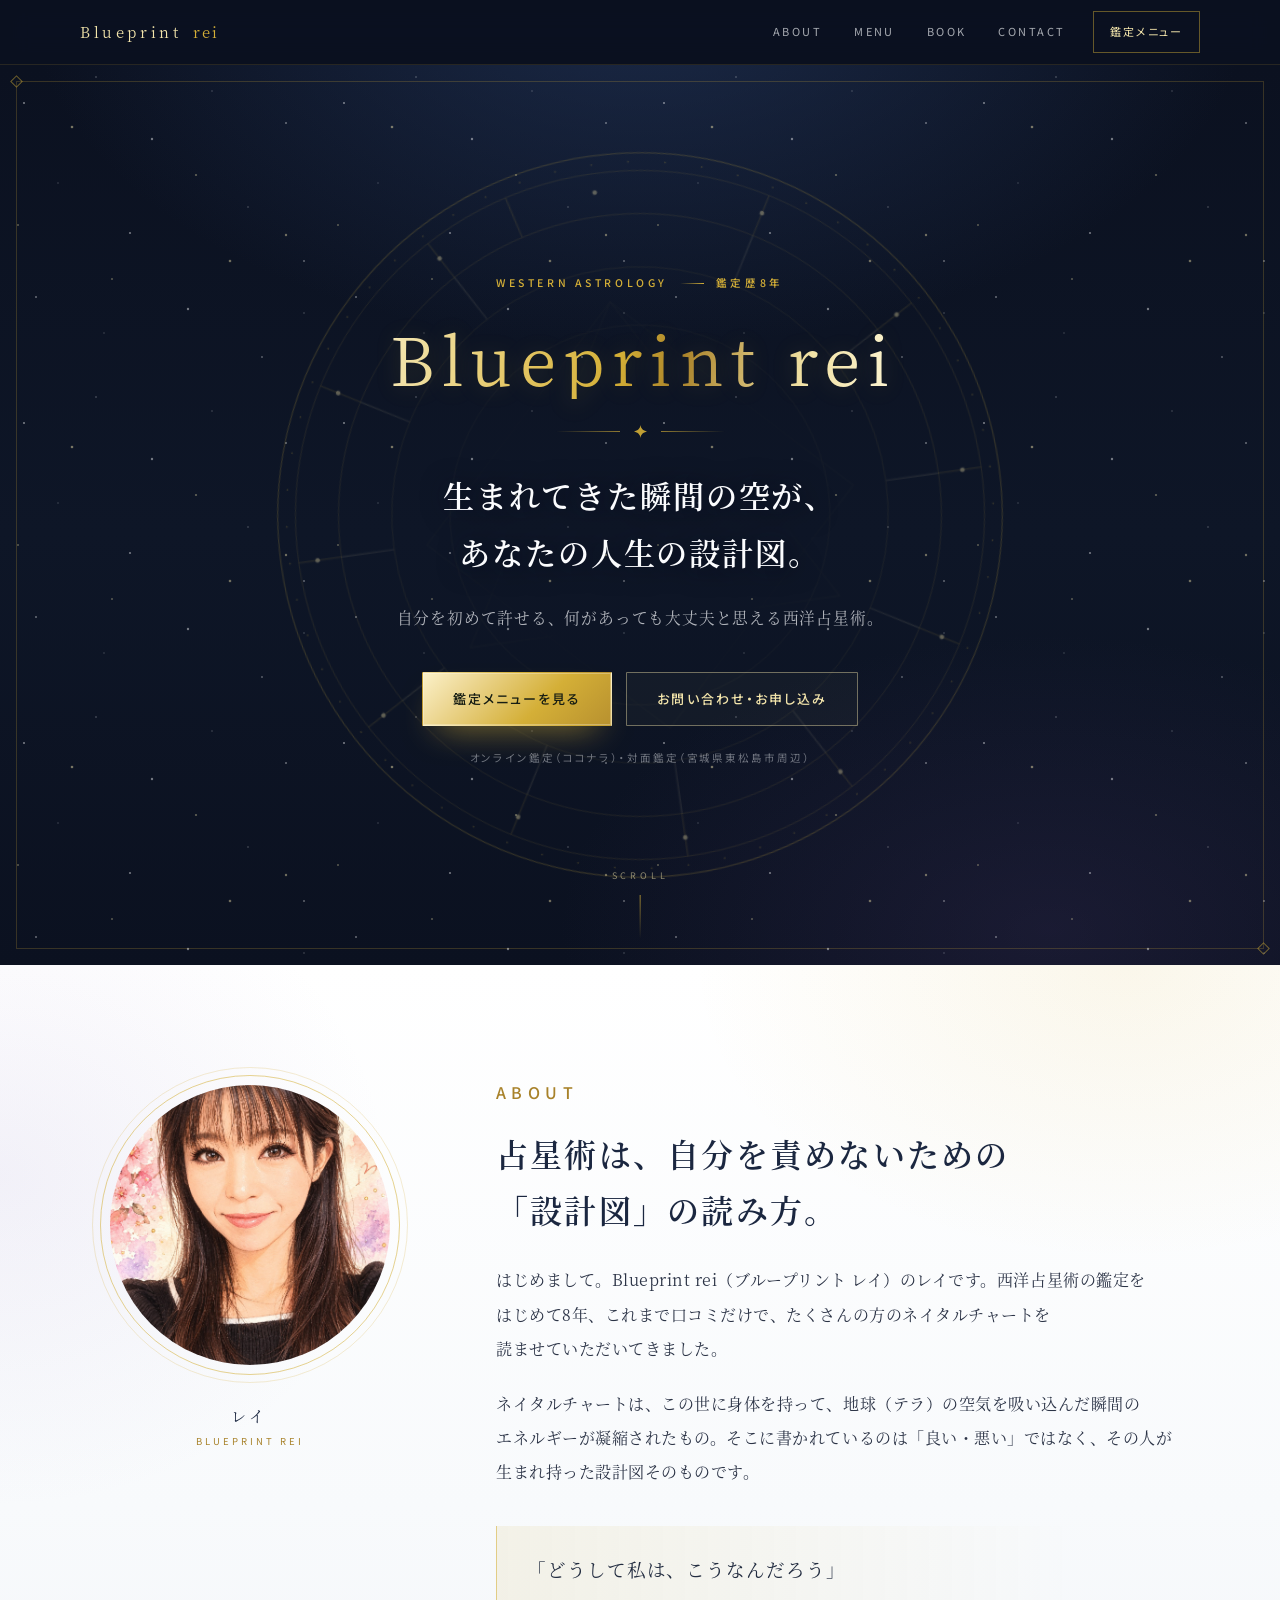
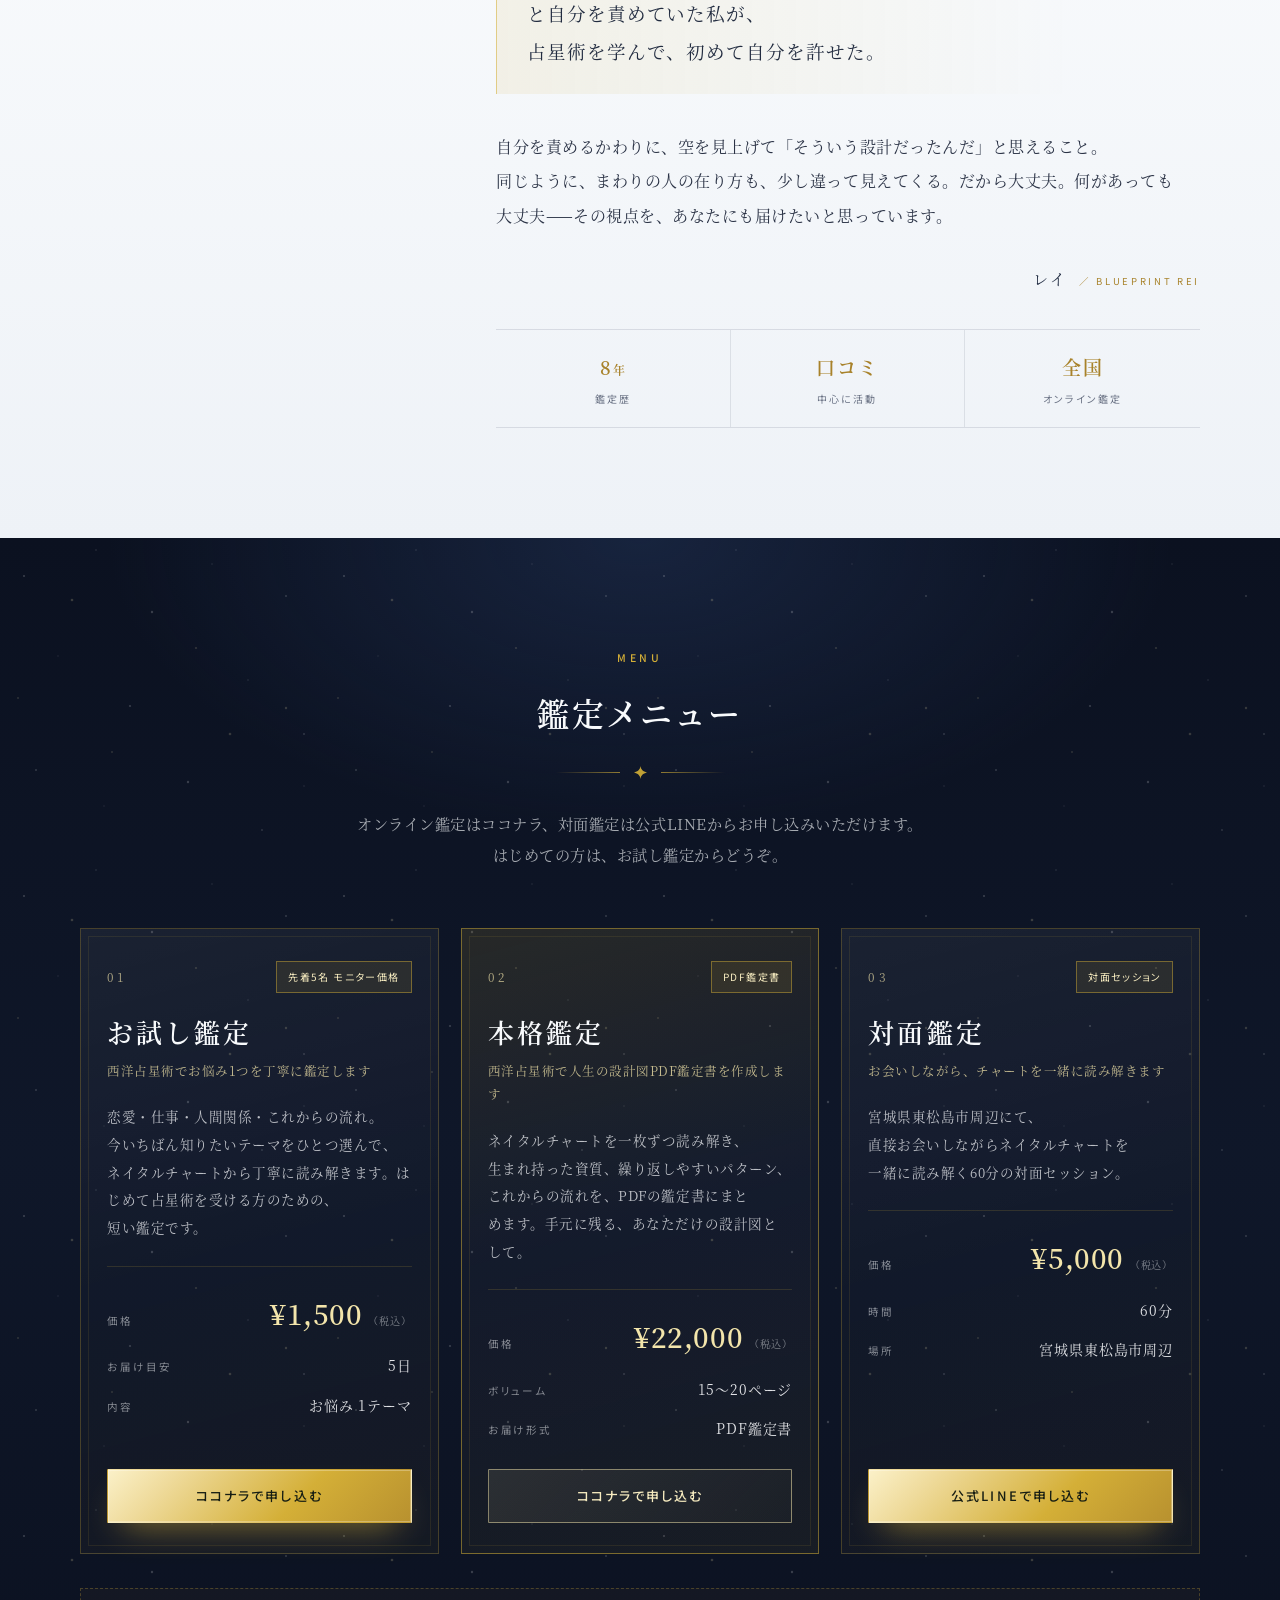
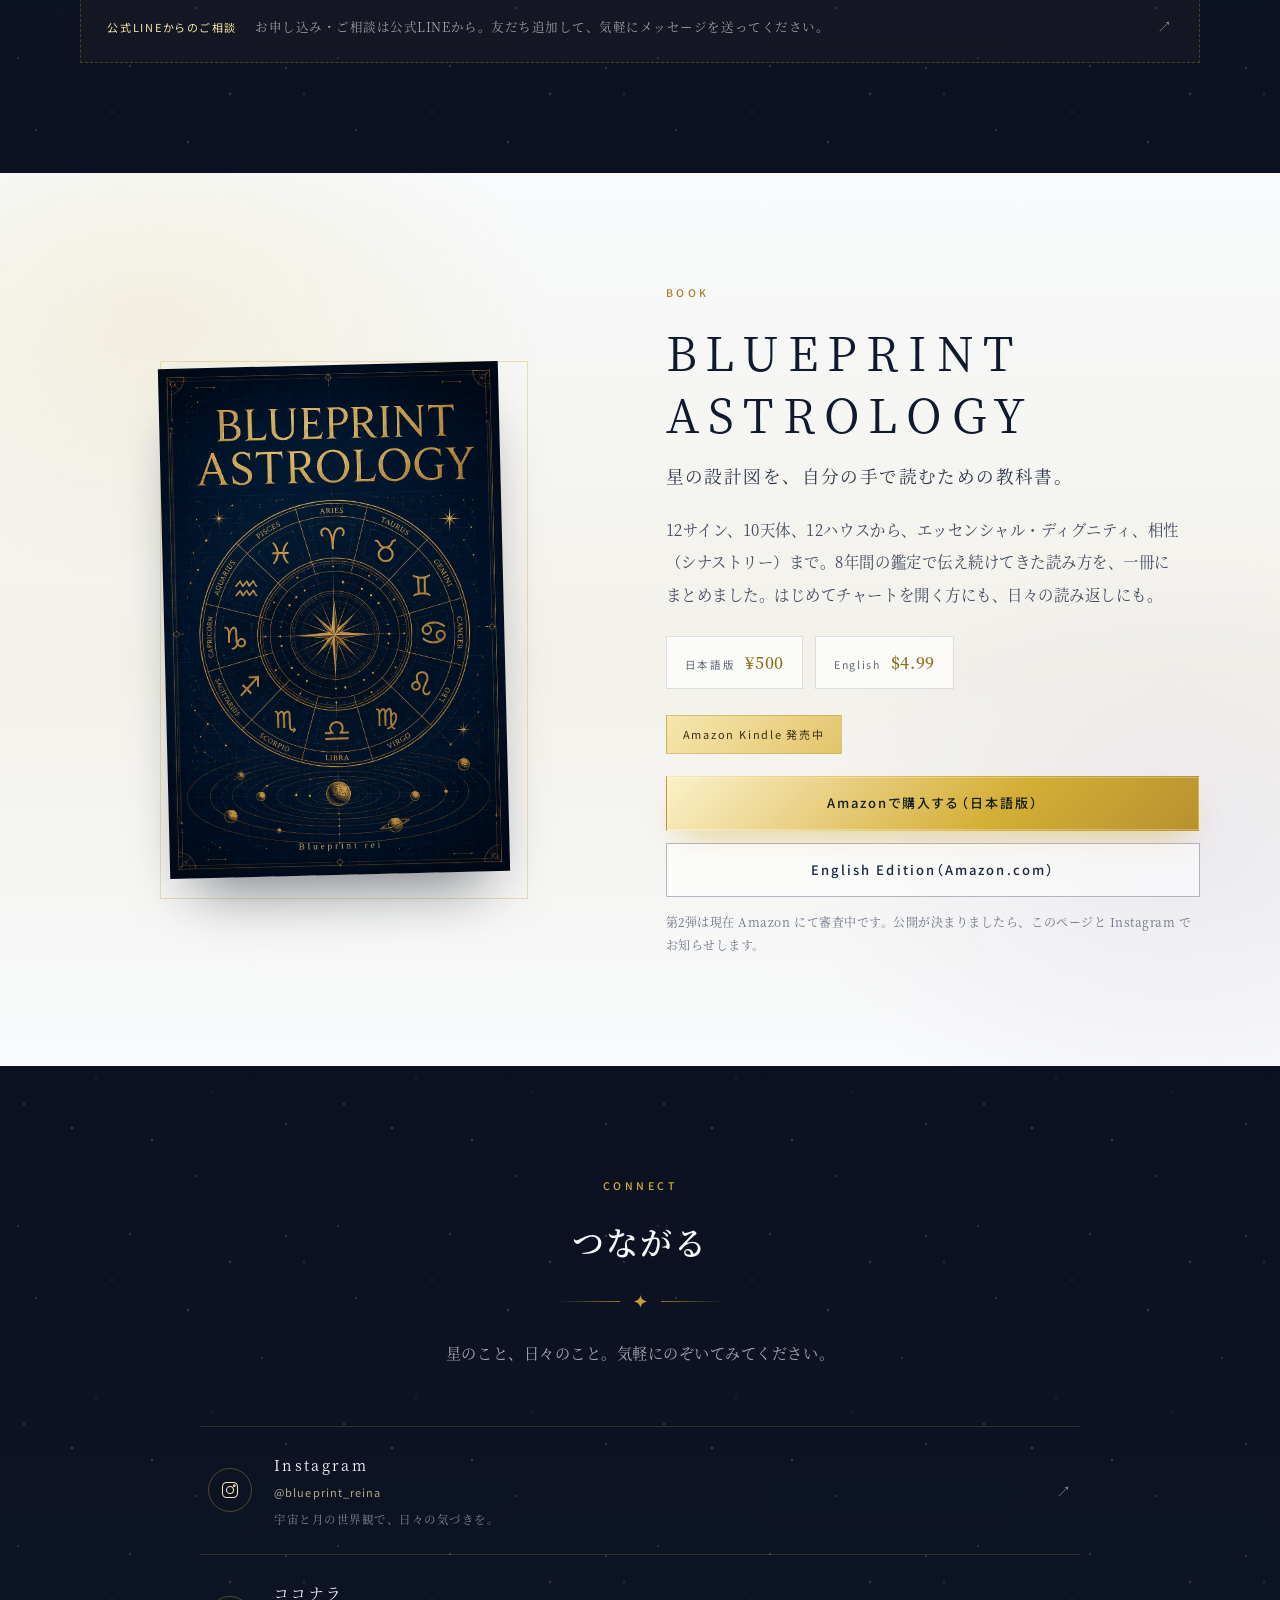
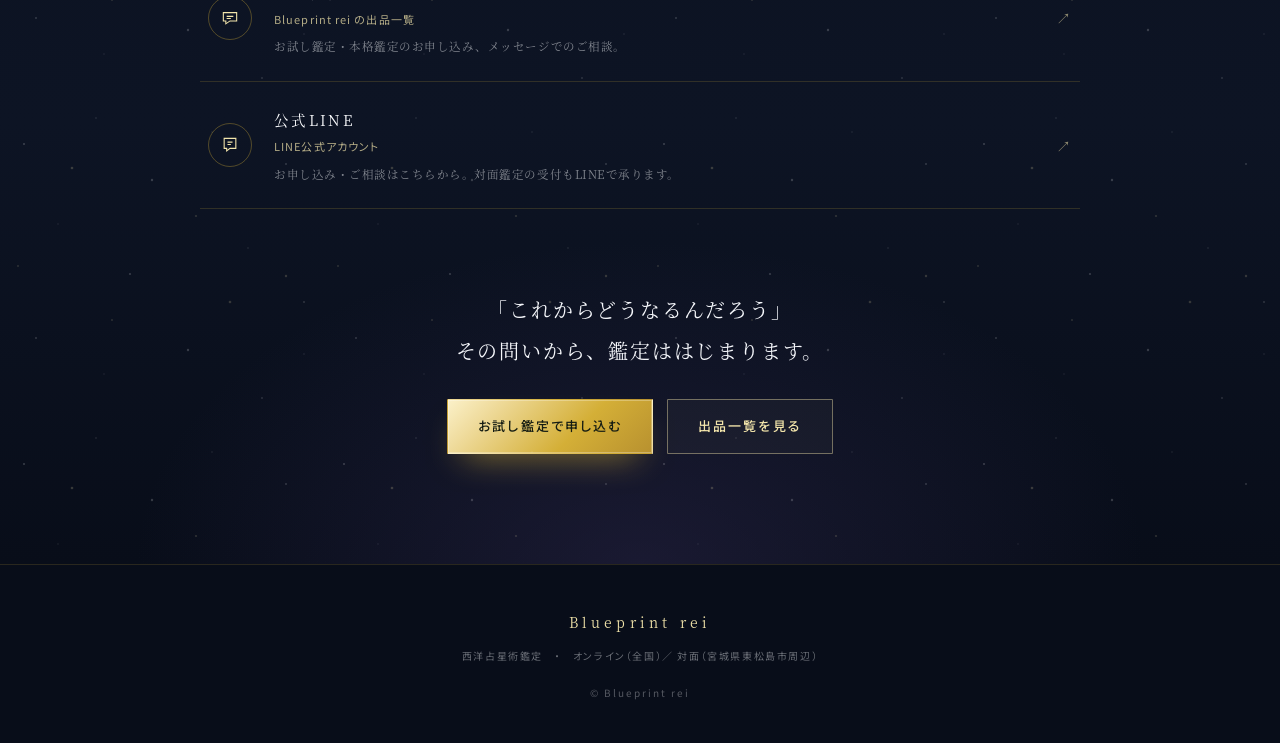
==== commit aa69a0fe: "Kindle『BLUEPRINT ASTROLOGY』日本語版・英語版のAmazon購入リンクを追加" ====
--- a/index.html
+++ b/index.html
@@ -243,8 +243,12 @@
           <li><span>日本語版</span><b>¥500</b></li>
           <li><span>English</span><b>$4.99</b></li>
         </ul>
-        <p class="badge">Amazon Kindle 近日公開予定</p>
-        <p class="book-note">現在 Amazon にて審査中です。公開が決まりましたら、このページと Instagram でお知らせします。</p>
+        <p class="badge">Amazon Kindle 発売中</p>
+        <div class="book-buy">
+          <a class="btn btn-gold" href="https://www.amazon.co.jp/dp/B0HSNHMLZ5" target="_blank" rel="noopener">Amazonで購入する（日本語版）</a>
+          <a class="btn btn-outline" href="https://www.amazon.com/dp/B0HSNL96H8" target="_blank" rel="noopener">English Edition（Amazon.com）</a>
+        </div>
+        <p class="book-note">第2弾は現在 Amazon にて審査中です。公開が決まりましたら、このページと Instagram でお知らせします。</p>
       </div>
     </div>
   </section>
--- a/style.css
+++ b/style.css
@@ -182,6 +182,17 @@
   border-color:transparent;
 }
 .btn-block{width:100%;}
+.btn-outline{
+  border-color:rgba(27,39,64,.32);
+  color:#1b2740;
+  background:rgba(255,255,255,.55);
+}
+.btn-outline:hover{
+  background:#1b2740;
+  border-color:#1b2740;
+  color:#f6e7b0;
+  transform:translateY(-2px);
+}
 
 /* ---------- star field ---------- */
 
@@ -826,6 +837,16 @@
   font-size:12px !important;
   line-height:1.9;
   color:#6b7385 !important;
+}
+.book-buy{
+  display:flex;
+  flex-wrap:wrap;
+  gap:12px;
+  margin-top:22px;
+}
+.book-buy .btn{
+  flex:1 1 auto;
+  min-width:0;
 }
 
 /* =========================================================
@@ -1016,6 +1037,8 @@
   .book-title{letter-spacing:.16em;}
   .book-cover{width:min(260px,74%);}
   .book-cover::before{inset:-10px;transform:translate(8px,8px);}
+  .book-buy{flex-direction:column;gap:10px;}
+  .book-buy .btn{width:100%;padding:16px 18px;font-size:12px;letter-spacing:.1em;white-space:normal;}
 
   .social a,.social .is-soon{gap:16px;padding:20px 4px;}
   .ico{width:38px;height:38px;}
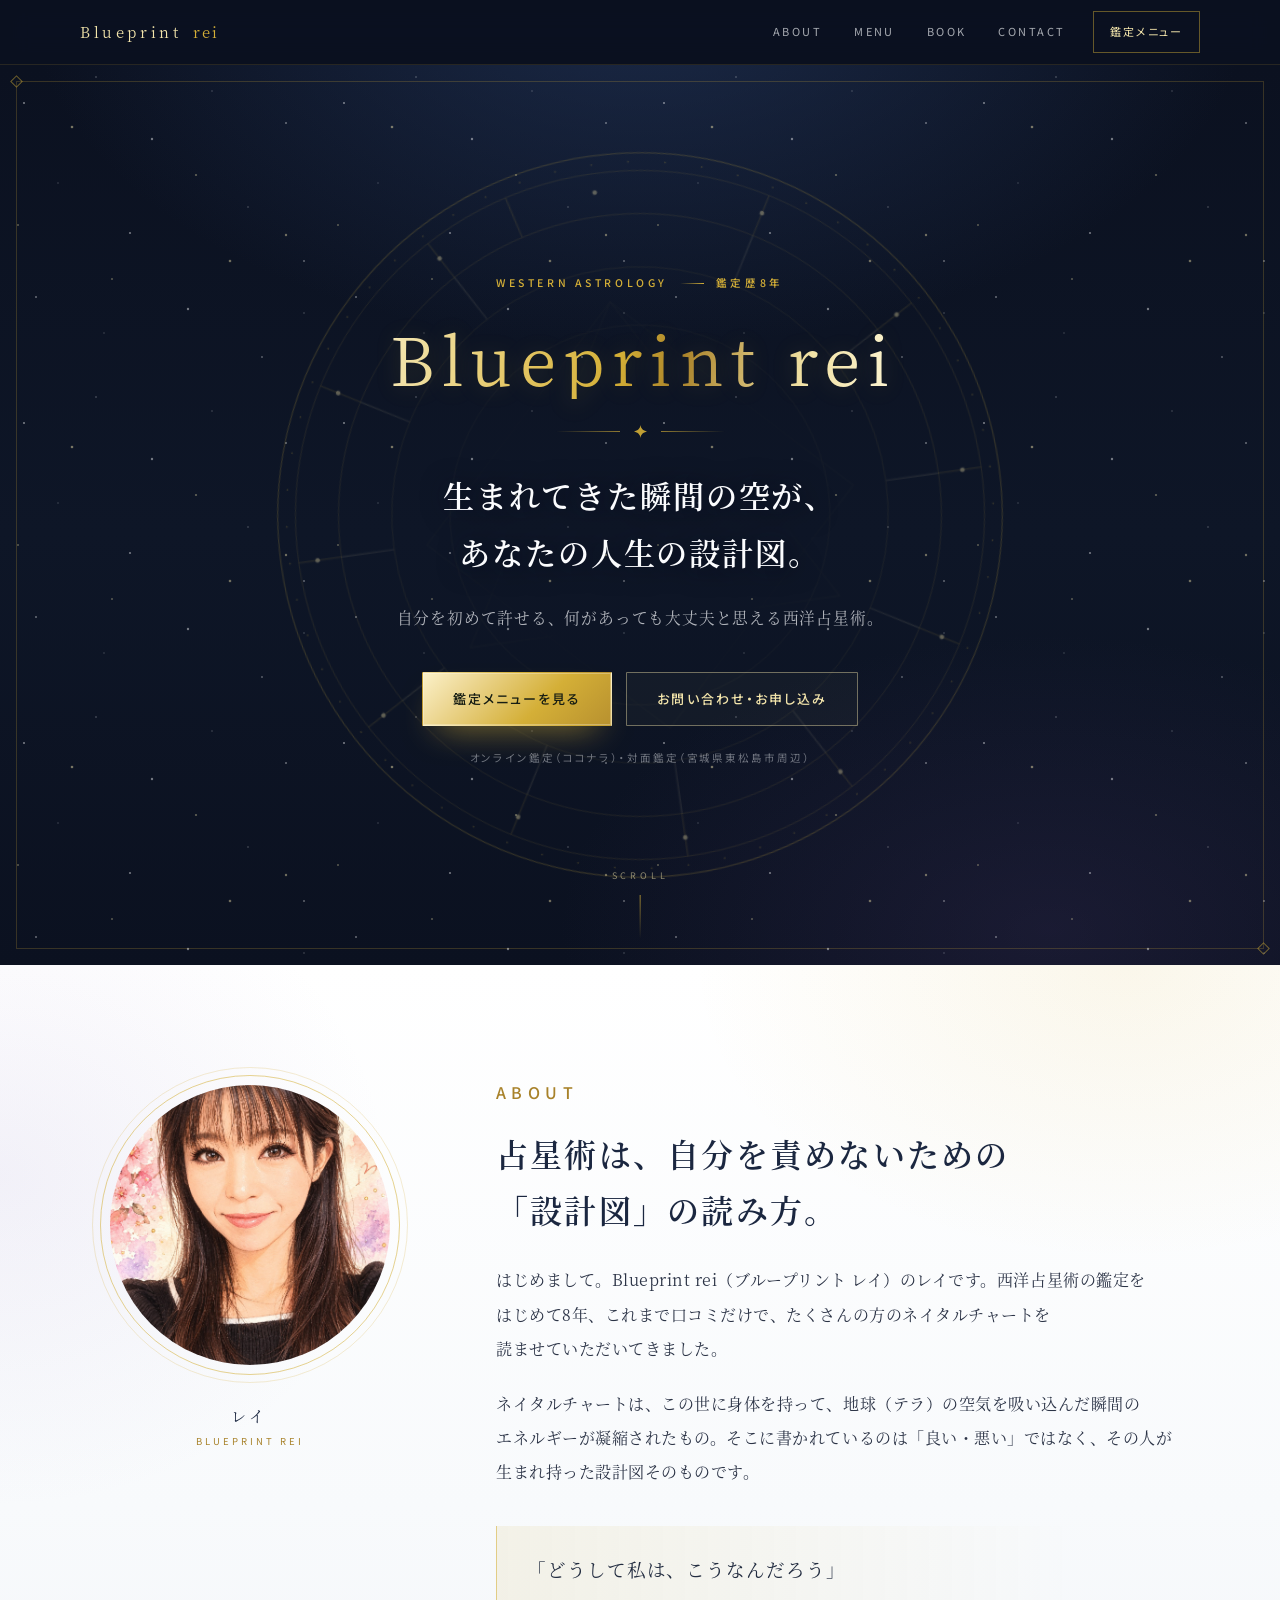
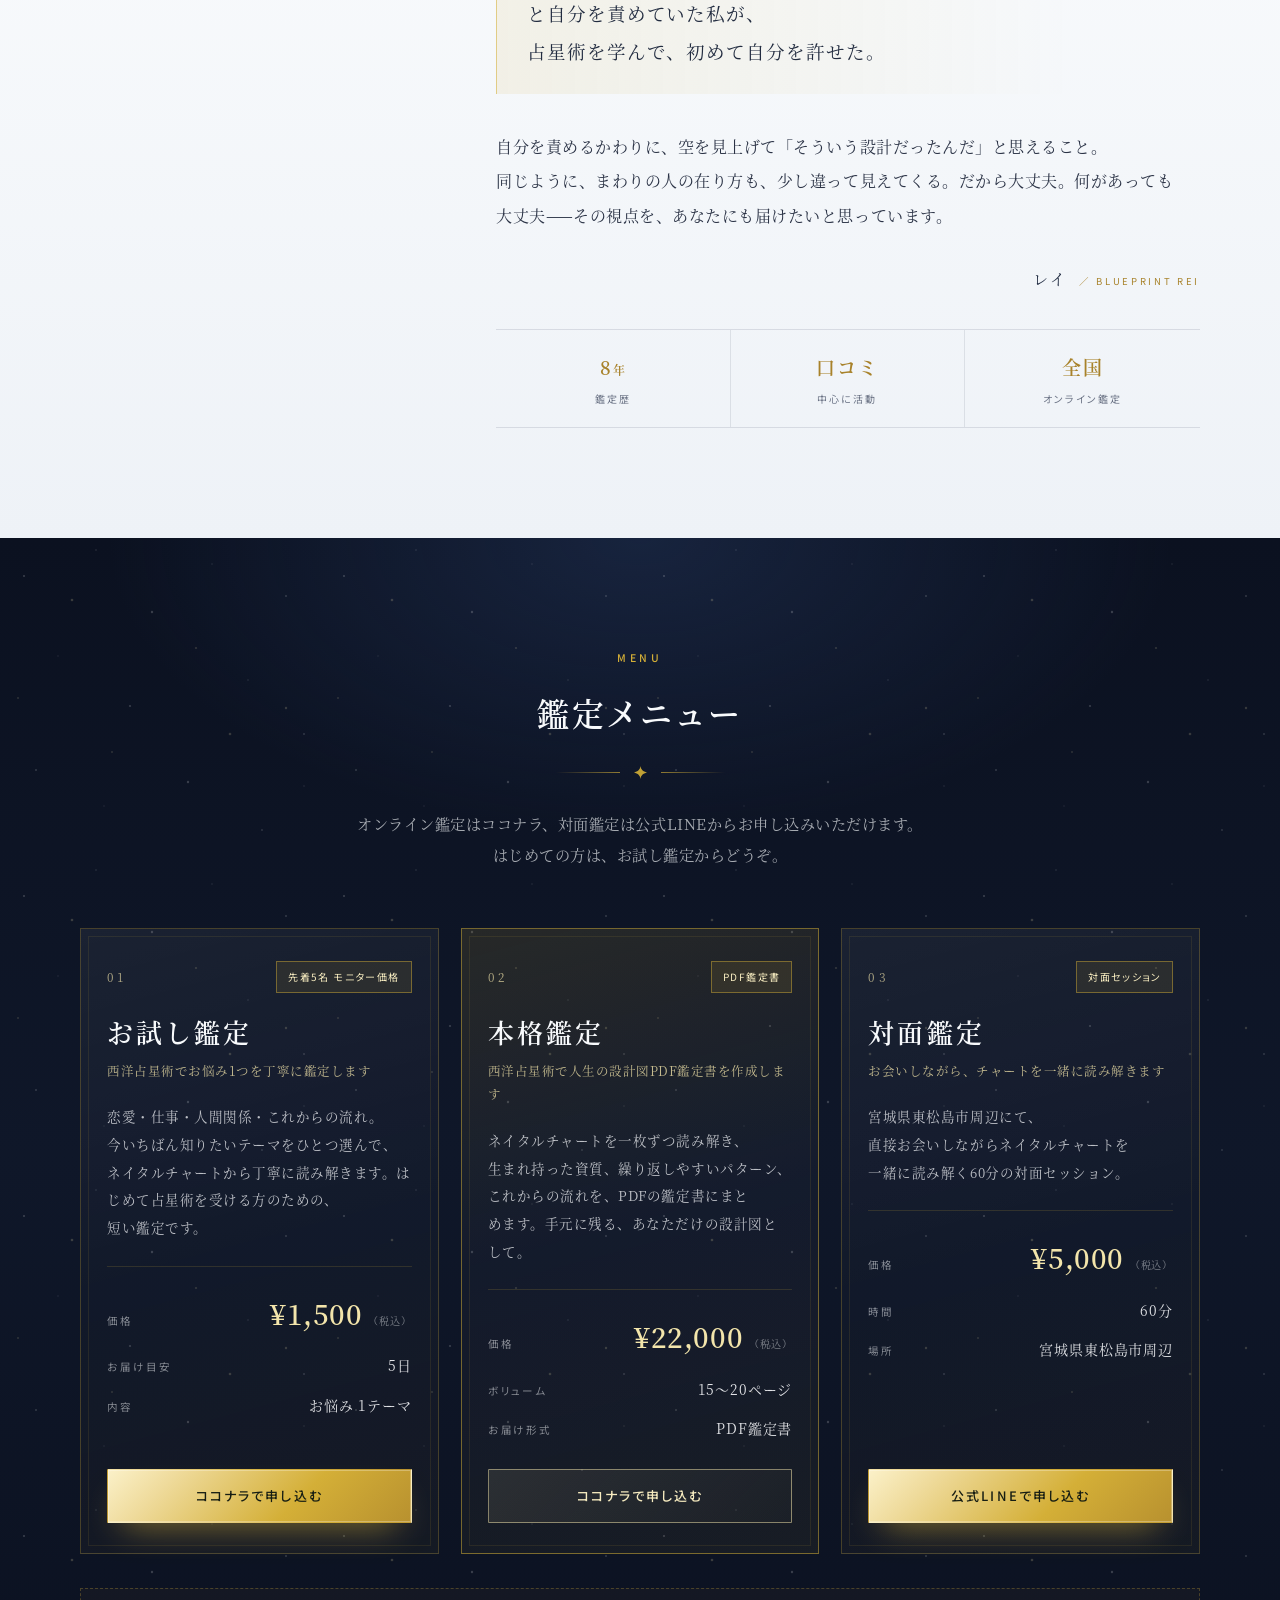
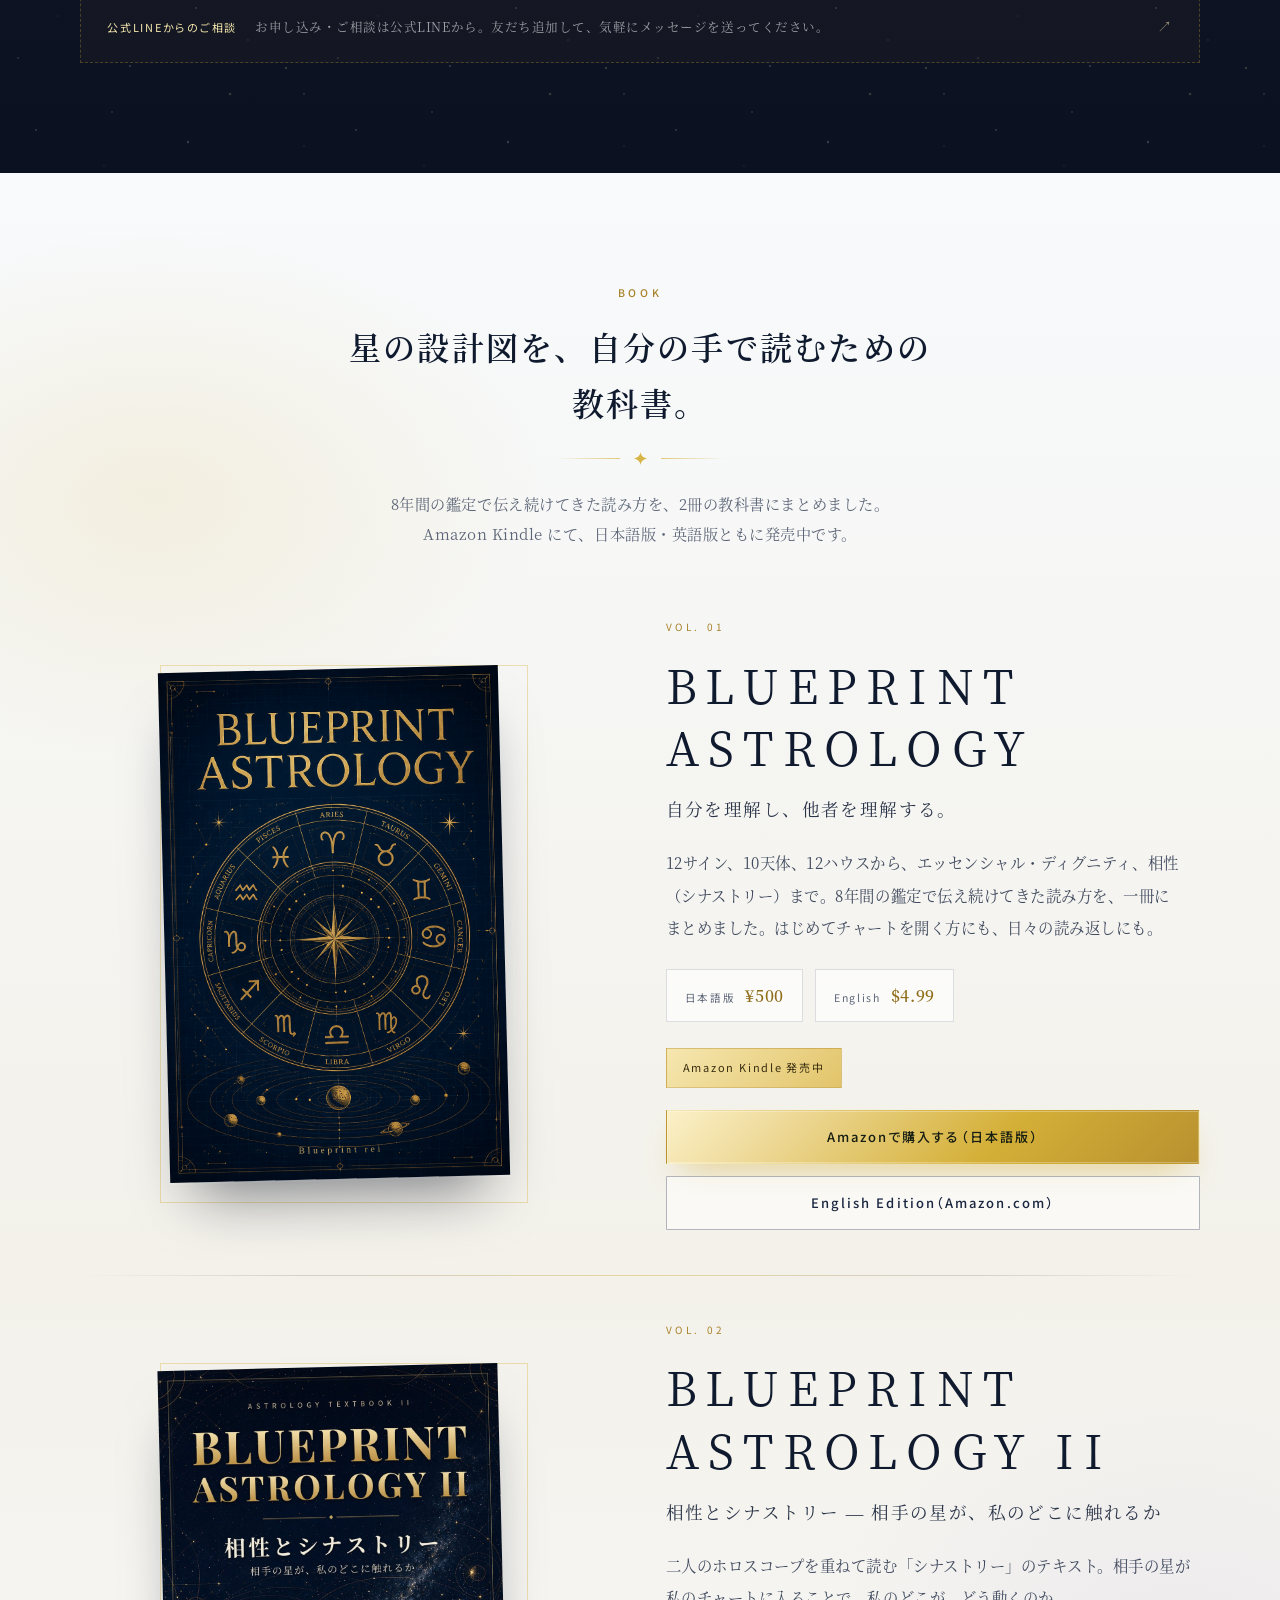
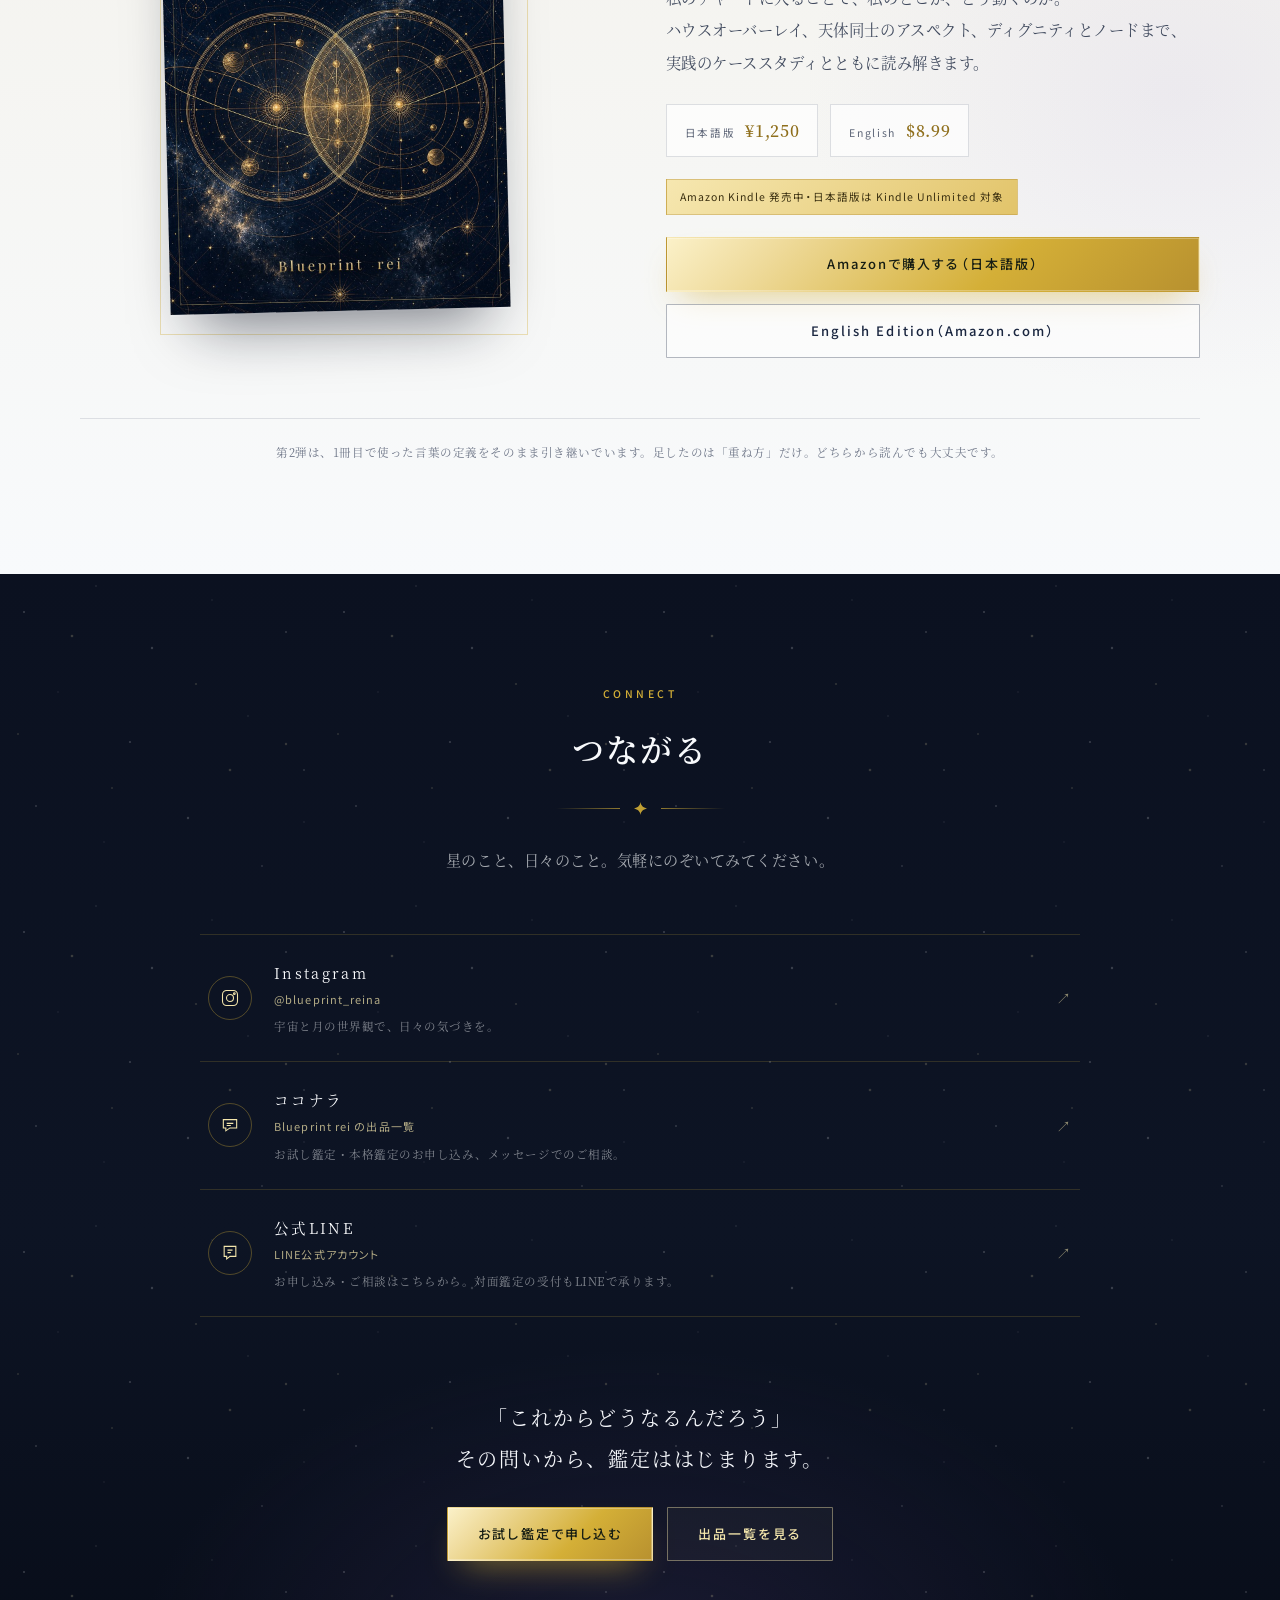
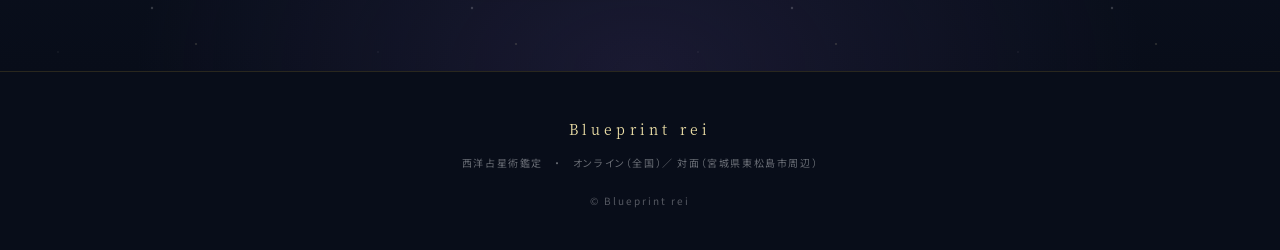
==== commit 677fa3c6: "Kindle『BLUEPRINT ASTROLOGY II』日本語版・英語版の購入リンクを追加（第1弾と2冊並べて掲載）" ====
--- a/index.html
+++ b/index.html
@@ -230,26 +230,63 @@
 
   <!-- ============ BOOK ============ -->
   <section class="section book" id="book">
-    <div class="wrap book-grid">
-      <figure class="book-cover">
-        <img src="assets/kindle-cover-navy-author.png" alt="Kindle書籍『BLUEPRINT ASTROLOGY』の表紙">
-      </figure>
-      <div class="book-text">
+    <div class="wrap">
+      <header class="book-head">
         <p class="eyebrow">Book</p>
-        <h2 class="book-title">BLUEPRINT<br>ASTROLOGY</h2>
-        <p class="book-sub">星の設計図を、自分の手で読むための教科書。</p>
-        <p class="book-desc">12サイン、10天体、12ハウスから、エッセンシャル・ディグニティ、相性（シナストリー）まで。8年間の鑑定で伝え続けてきた読み方を、一冊にまとめました。はじめてチャートを開く方にも、日々の読み返しにも。</p>
-        <ul class="chips">
-          <li><span>日本語版</span><b>¥500</b></li>
-          <li><span>English</span><b>$4.99</b></li>
-        </ul>
-        <p class="badge">Amazon Kindle 発売中</p>
-        <div class="book-buy">
-          <a class="btn btn-gold" href="https://www.amazon.co.jp/dp/B0HSNHMLZ5" target="_blank" rel="noopener">Amazonで購入する（日本語版）</a>
-          <a class="btn btn-outline" href="https://www.amazon.com/dp/B0HSNL96H8" target="_blank" rel="noopener">English Edition（Amazon.com）</a>
-        </div>
-        <p class="book-note">第2弾は現在 Amazon にて審査中です。公開が決まりましたら、このページと Instagram でお知らせします。</p>
-      </div>
+        <h2 class="section-title">星の設計図を、自分の手で読む<span class="nw">ための</span><br class="pc">教科書。</h2>
+        <div class="orn" aria-hidden="true"><i></i><svg viewBox="0 0 24 24" class="spark"><path d="M12 0c.9 6.6 4.5 10.2 12 12-7.5 1.8-11.1 5.4-12 12-.9-6.6-4.5-10.2-12-12C7.5 10.2 11.1 6.6 12 0Z"/></svg><i></i></div>
+        <p class="lead">8年間の鑑定で伝え続けてきた読み方を、2冊の教科書にまとめました。<br class="pc">Amazon Kindle にて、日本語版・英語版ともに発売中です。</p>
+      </header>
+
+      <div class="book-volumes">
+
+        <!-- Vol.01 -->
+        <article class="book-vol book-grid">
+          <figure class="book-cover">
+            <img src="assets/kindle-cover-navy-author.png" alt="Kindle書籍『BLUEPRINT ASTROLOGY』の表紙">
+          </figure>
+          <div class="book-text">
+            <p class="vol-num">Vol. 01</p>
+            <h3 class="book-title">BLUEPRINT<br>ASTROLOGY</h3>
+            <p class="book-sub">自分を理解し、他者を理解する。</p>
+            <p class="book-desc">12サイン、10天体、12ハウスから、エッセンシャル・ディグニティ、相性（シナストリー）まで。8年間の鑑定で伝え続けてきた読み方を、一冊にまとめました。はじめてチャートを開く方にも、日々の読み返しにも。</p>
+            <ul class="chips">
+              <li><span>日本語版</span><b>¥500</b></li>
+              <li><span>English</span><b>$4.99</b></li>
+            </ul>
+            <p class="badge">Amazon Kindle 発売中</p>
+            <div class="book-buy">
+              <a class="btn btn-gold" href="https://www.amazon.co.jp/dp/B0HSNHMLZ5" target="_blank" rel="noopener">Amazonで購入する（日本語版）</a>
+              <a class="btn btn-outline" href="https://www.amazon.com/dp/B0HSNL96H8" target="_blank" rel="noopener">English Edition（Amazon.com）</a>
+            </div>
+          </div>
+        </article>
+
+        <!-- Vol.02 -->
+        <article class="book-vol book-grid">
+          <figure class="book-cover">
+            <img src="assets/kindle-cover-2-synastry.jpg" alt="Kindle書籍『BLUEPRINT ASTROLOGY II 相性とシナストリー』の表紙">
+          </figure>
+          <div class="book-text">
+            <p class="vol-num">Vol. 02</p>
+            <h3 class="book-title">BLUEPRINT<br>ASTROLOGY II</h3>
+            <p class="book-sub">相性とシナストリー ― 相手の星が、私のどこに触れるか</p>
+            <p class="book-desc">二人のホロスコープを重ねて読む「シナストリー」のテキスト。相手の星が私のチャートに入ることで、私のどこが、どう動くのか。ハウスオーバーレイ、天体同士のアスペクト、ディグニティとノードまで、実践のケーススタディとともに読み解きます。</p>
+            <ul class="chips">
+              <li><span>日本語版</span><b>¥1,250</b></li>
+              <li><span>English</span><b>$8.99</b></li>
+            </ul>
+            <p class="badge badge--ku">Amazon Kindle 発売中・日本語版は Kindle Unlimited 対象</p>
+            <div class="book-buy">
+              <a class="btn btn-gold" href="https://www.amazon.co.jp/dp/B0HSQHTVDC" target="_blank" rel="noopener">Amazonで購入する（日本語版）</a>
+              <a class="btn btn-outline" href="https://www.amazon.com/dp/B0HSQL1J79" target="_blank" rel="noopener">English Edition（Amazon.com）</a>
+            </div>
+          </div>
+        </article>
+
+      </div>
+
+      <p class="book-note book-note--foot">第2弾は、1冊目で使った言葉の定義をそのまま引き継いでいます。足したのは「重ね方」だけ。どちらから読んでも大丈夫です。</p>
     </div>
   </section>
 
--- a/style.css
+++ b/style.css
@@ -87,6 +87,7 @@
 
 .sp{display:none;}
 .pc{display:inline;}
+.nw{white-space:nowrap;}
 
 /* ---------- shared type ---------- */
 
@@ -748,11 +749,43 @@
   color:var(--ink);
   overflow:hidden;
 }
+.book-head{
+  text-align:center;
+  display:flex;
+  flex-direction:column;
+  align-items:center;
+  margin-bottom:clamp(44px,6vw,68px);
+}
+.book-head .section-title{color:#0f1a2e;margin-top:14px;}
+.book-head .orn{margin:22px 0 20px;}
+.book-head .lead{max-width:680px;color:#5c6577;}
 .book-grid{
   display:grid;
   grid-template-columns:minmax(0,1fr) minmax(0,1.05fr);
   gap:clamp(40px,6vw,80px);
   align-items:center;
+}
+.book-volumes{
+  display:flex;
+  flex-direction:column;
+  gap:clamp(52px,7vw,92px);
+}
+.book-vol + .book-vol{position:relative;}
+.book-vol + .book-vol::before{
+  content:"";
+  position:absolute;
+  left:0;right:0;
+  top:calc(-1 * clamp(26px,3.5vw,46px));
+  height:1px;
+  background:linear-gradient(90deg,transparent,rgba(27,39,64,.16) 20%,rgba(212,175,55,.45) 50%,rgba(27,39,64,.16) 80%,transparent);
+}
+.vol-num{
+  font-family:var(--sans);
+  font-size:10px;
+  letter-spacing:.36em;
+  text-transform:uppercase;
+  color:var(--gold-d);
+  margin-bottom:10px;
 }
 .book-cover{
   position:relative;
@@ -787,6 +820,7 @@
   font-size:clamp(.95rem,3.9vw,1.1rem);
   letter-spacing:.08em;
   color:#2a3448;
+  word-break:auto-phrase;
 }
 .book-desc{
   margin-top:20px;
@@ -837,6 +871,21 @@
   font-size:12px !important;
   line-height:1.9;
   color:#6b7385 !important;
+}
+.book-note--foot{
+  margin-top:clamp(40px,5vw,60px);
+  padding-top:22px;
+  border-top:1px solid rgba(27,39,64,.12);
+  text-align:center;
+  font-size:11.5px !important;
+  line-height:2;
+  letter-spacing:.05em;
+}
+.badge--ku{
+  font-size:10.5px;
+  letter-spacing:.1em;
+  padding:7px 13px;
+  margin-top:22px;
 }
 .book-buy{
   display:flex;
@@ -991,6 +1040,7 @@
   .about-grid{grid-template-columns:1fr;gap:44px;}
   .about-visual{position:static;max-width:260px;margin-inline:auto;}
   .book-grid{grid-template-columns:1fr;gap:48px;}
+  .book-vol{gap:28px;}
   .book-cover{width:min(300px,70%);}
   .book-text{text-align:left;}
 }
@@ -1034,11 +1084,24 @@
   .ln-body{min-width:0;display:block;}
   .ln-arrow{display:block;margin:6px 0 0;text-align:right;}
 
-  .book-title{letter-spacing:.16em;}
-  .book-cover{width:min(260px,74%);}
+  .book-head{margin-bottom:38px;}
+  .book-head .section-title br,
+  .book-head .lead br{display:none;}
+  .book-head .orn{margin:18px 0 16px;}
+  .book-volumes{gap:50px;}
+  .book-vol + .book-vol::before{top:-25px;}
+  .book-vol .book-cover img{transform:rotate(-1.2deg);}
+  .book-title{letter-spacing:.16em;font-size:1.6rem;}
+  .book-sub{font-size:.9rem;line-height:1.95;}
+  .book-desc{font-size:.84rem;line-height:2.05;margin-top:16px;}
+  .book-cover{width:min(240px,70%);}
   .book-cover::before{inset:-10px;transform:translate(8px,8px);}
-  .book-buy{flex-direction:column;gap:10px;}
+  .chips{gap:9px;margin-top:22px;}
+  .chips li{padding:8px 14px;}
+  .badge{margin-top:20px;font-size:10px;letter-spacing:.1em;padding:7px 12px;line-height:1.7;}
+  .book-buy{flex-direction:column;gap:10px;margin-top:20px;}
   .book-buy .btn{width:100%;padding:16px 18px;font-size:12px;letter-spacing:.1em;white-space:normal;}
+  .book-note--foot{margin-top:36px;padding-top:18px;font-size:11px !important;text-align:left;}
 
   .social a,.social .is-soon{gap:16px;padding:20px 4px;}
   .ico{width:38px;height:38px;}
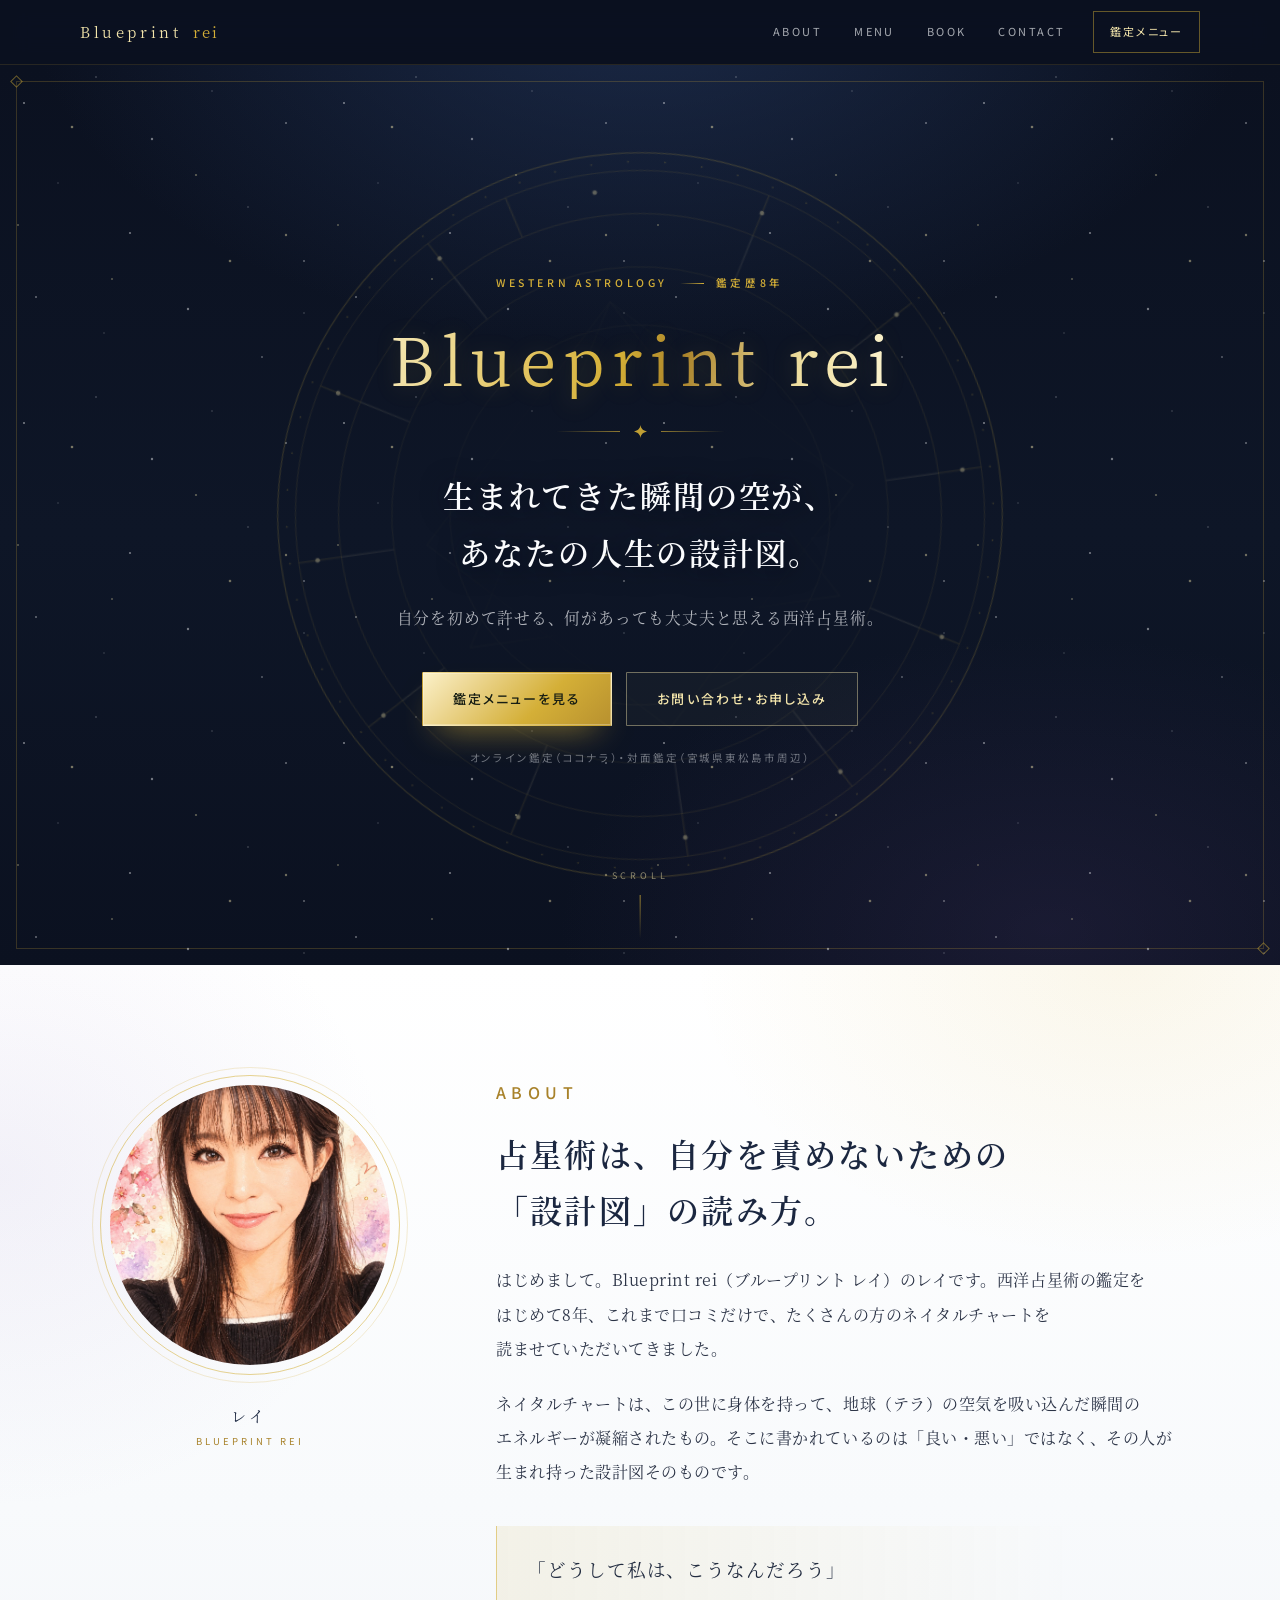
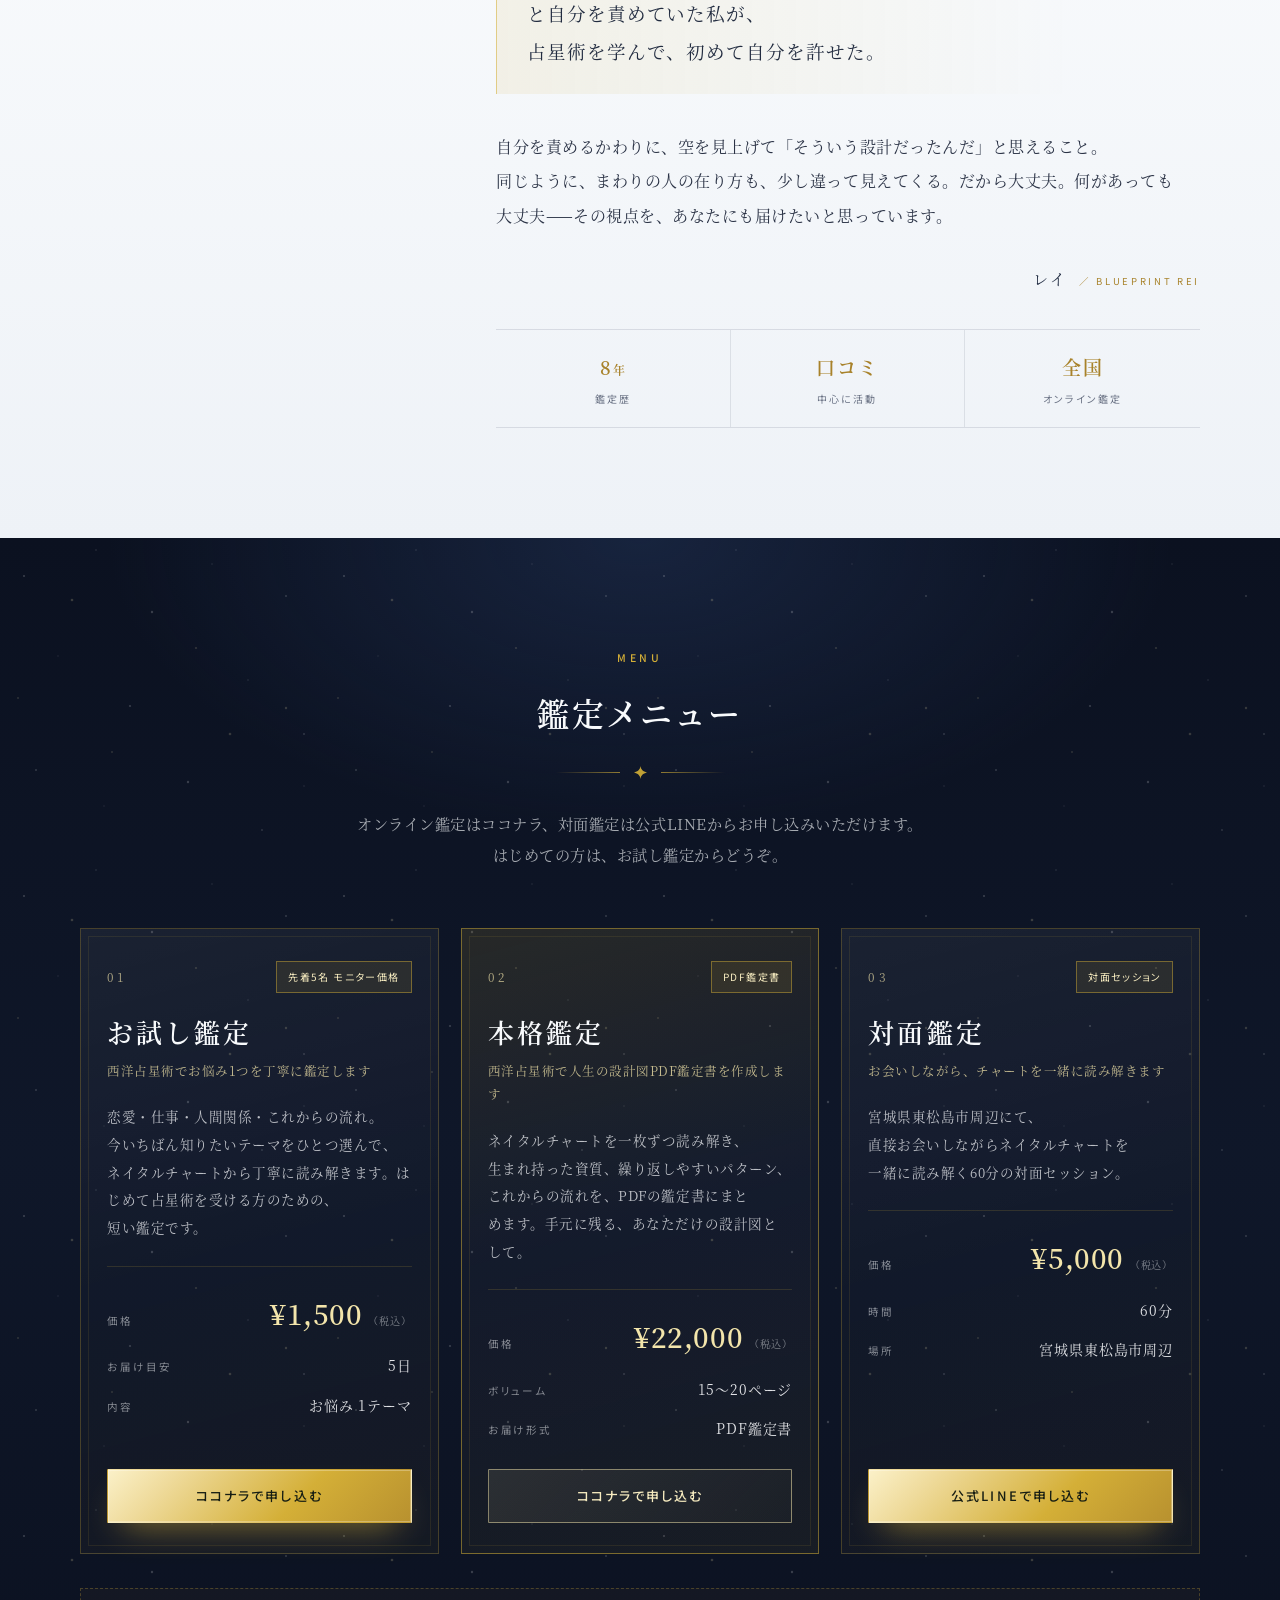
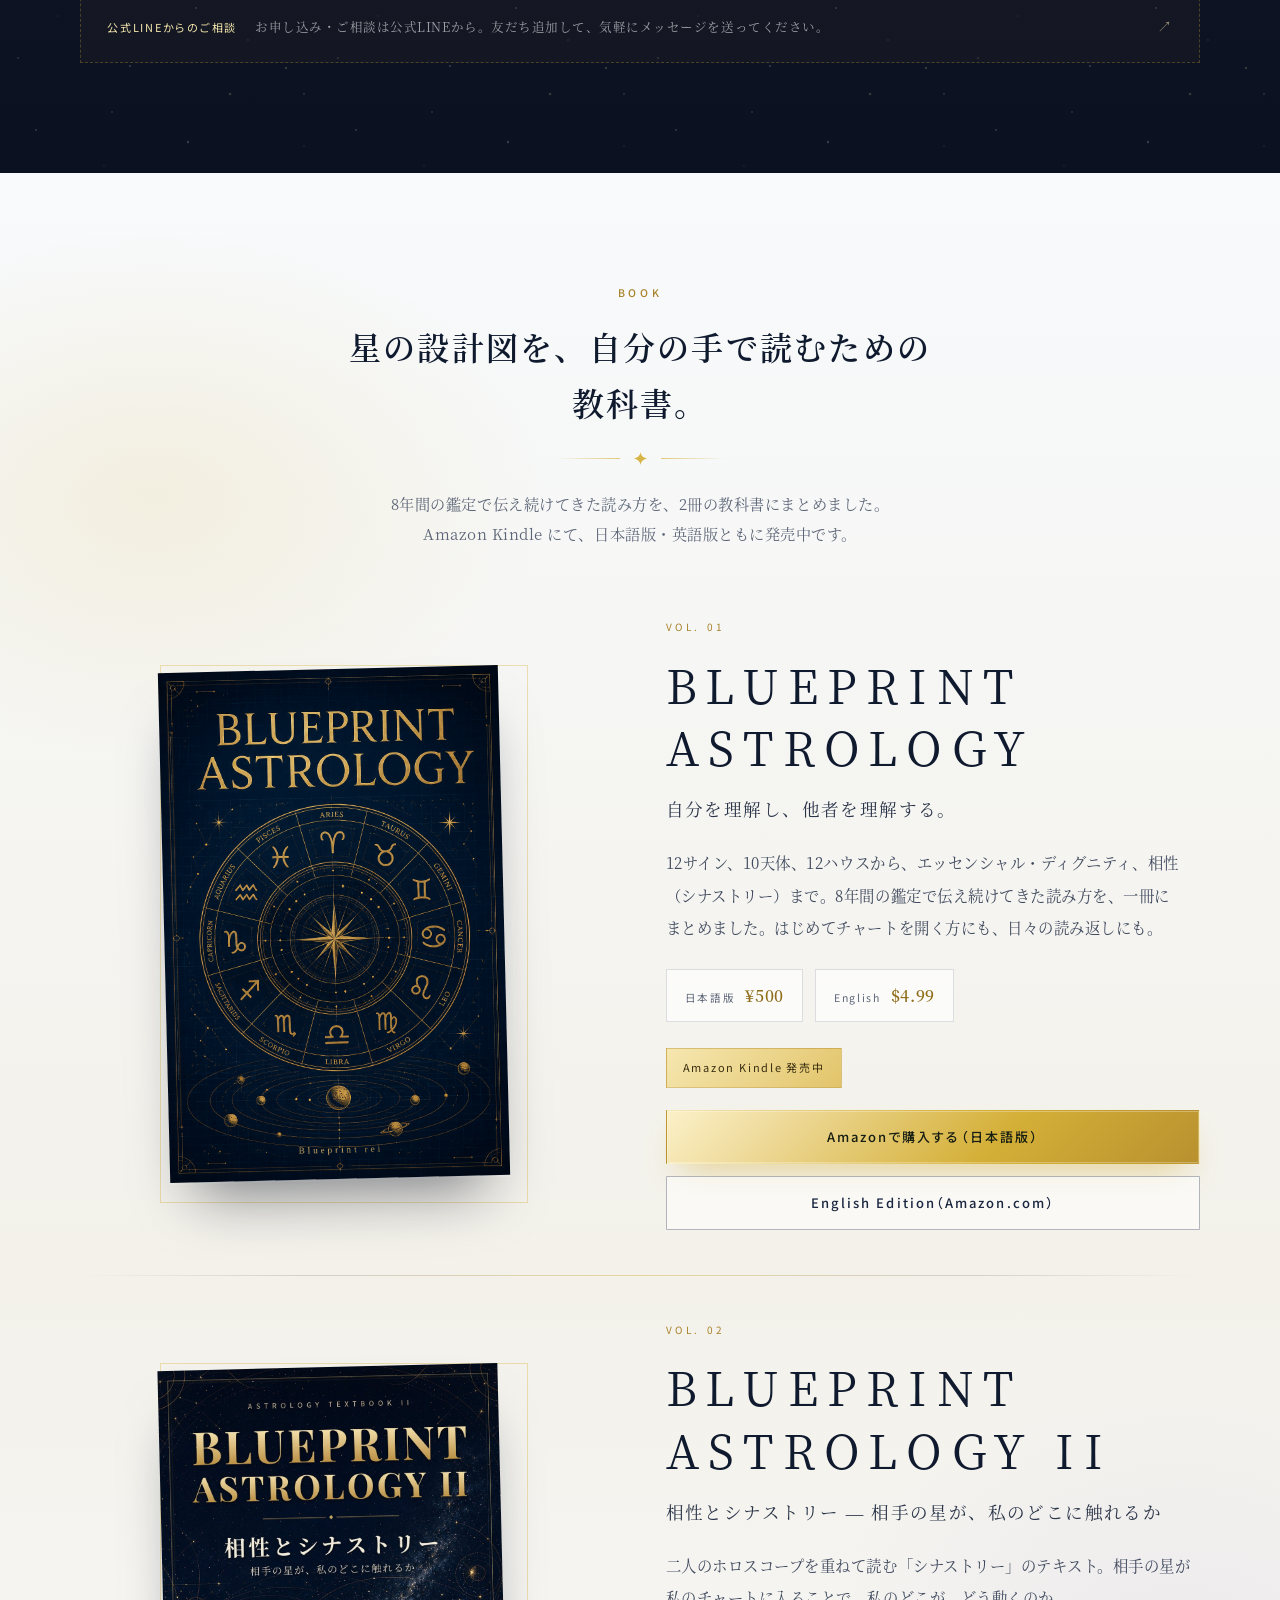
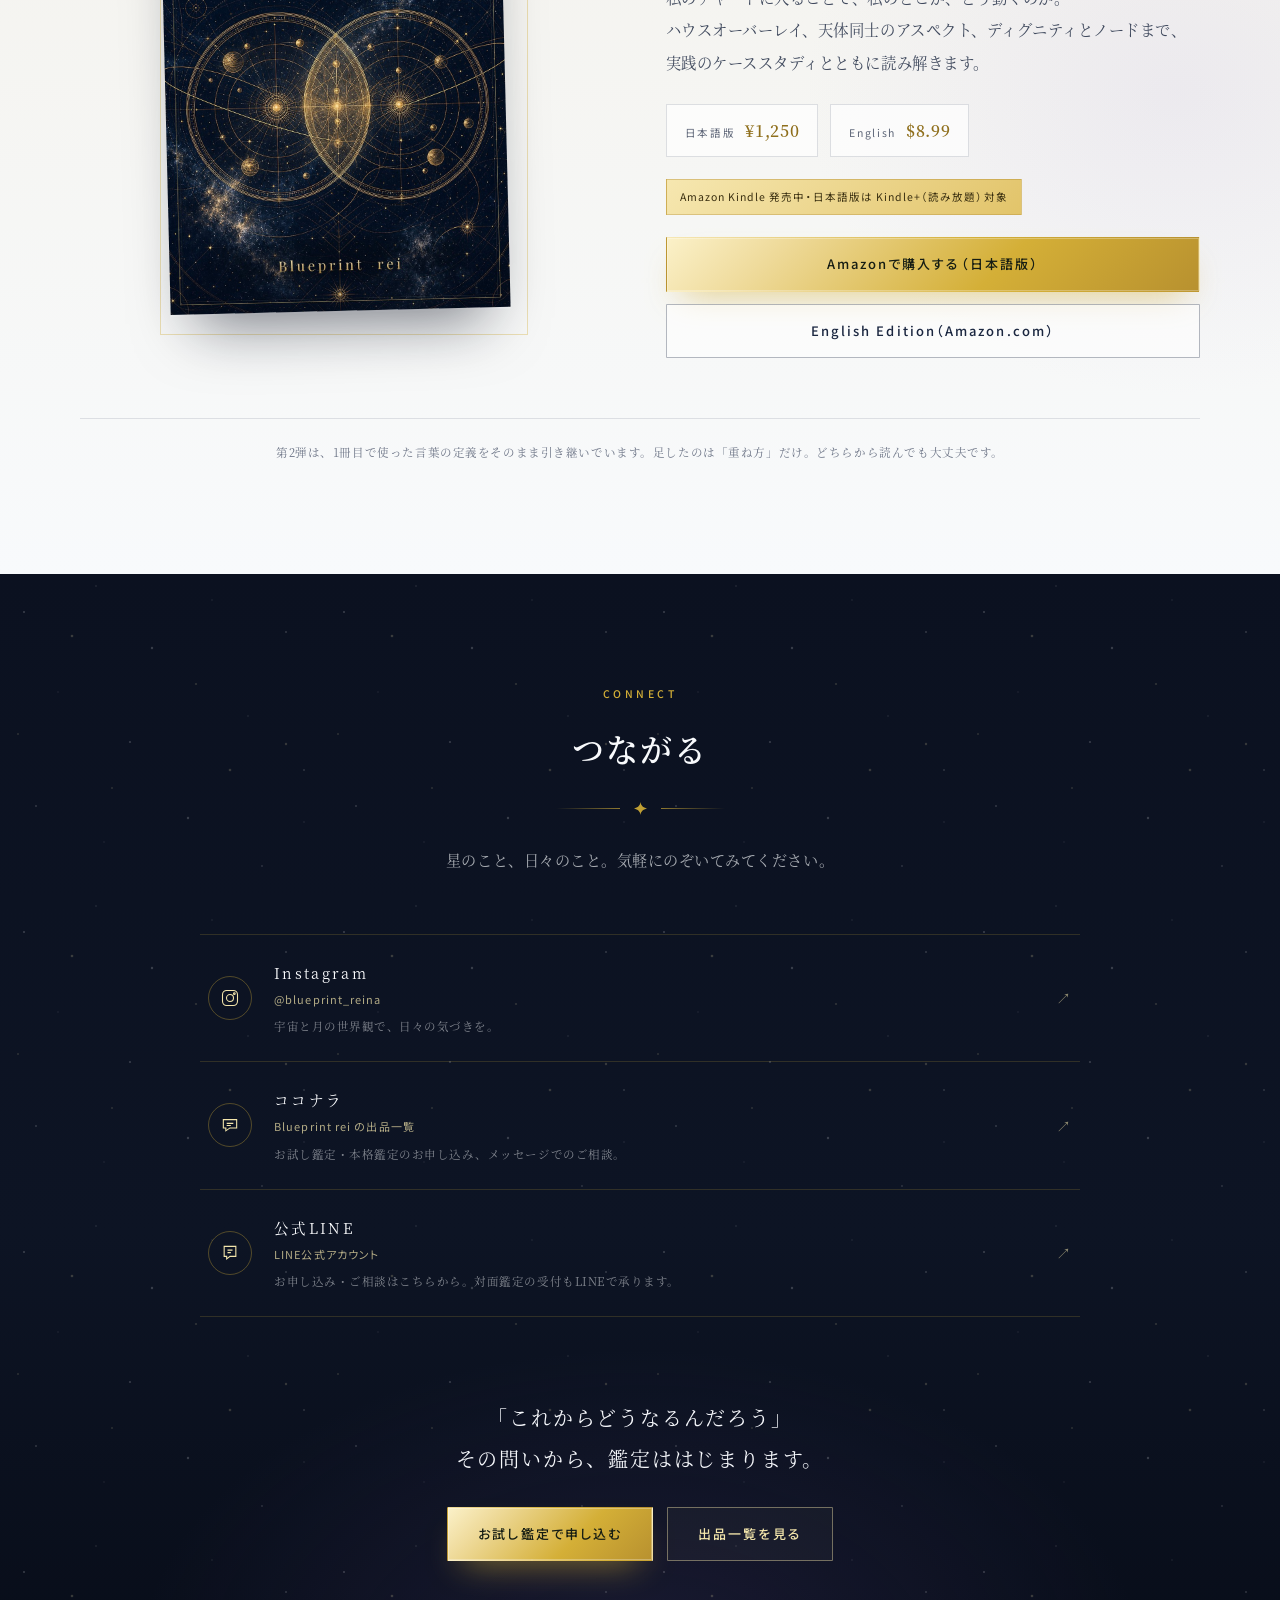
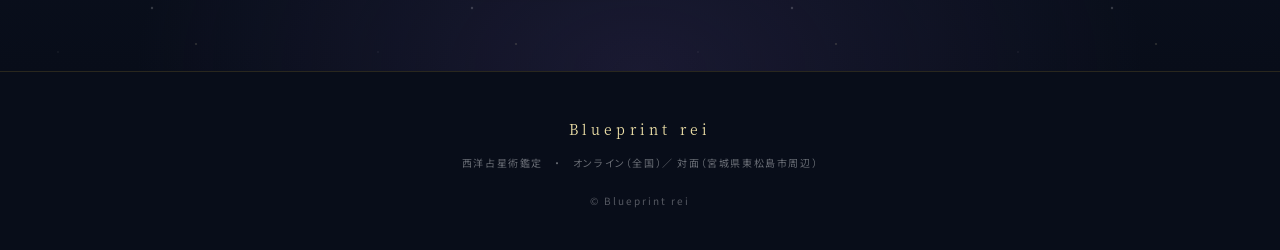
==== commit 1ead4cbb: "第2弾の読み放題表記をAmazonの現行名称「Kindle+（読み放題）」に合わせる" ====
--- a/index.html
+++ b/index.html
@@ -276,7 +276,7 @@
               <li><span>日本語版</span><b>¥1,250</b></li>
               <li><span>English</span><b>$8.99</b></li>
             </ul>
-            <p class="badge badge--ku">Amazon Kindle 発売中・日本語版は Kindle Unlimited 対象</p>
+            <p class="badge badge--ku">Amazon Kindle 発売中・日本語版は Kindle+（読み放題）対象</p>
             <div class="book-buy">
               <a class="btn btn-gold" href="https://www.amazon.co.jp/dp/B0HSQHTVDC" target="_blank" rel="noopener">Amazonで購入する（日本語版）</a>
               <a class="btn btn-outline" href="https://www.amazon.com/dp/B0HSQL1J79" target="_blank" rel="noopener">English Edition（Amazon.com）</a>
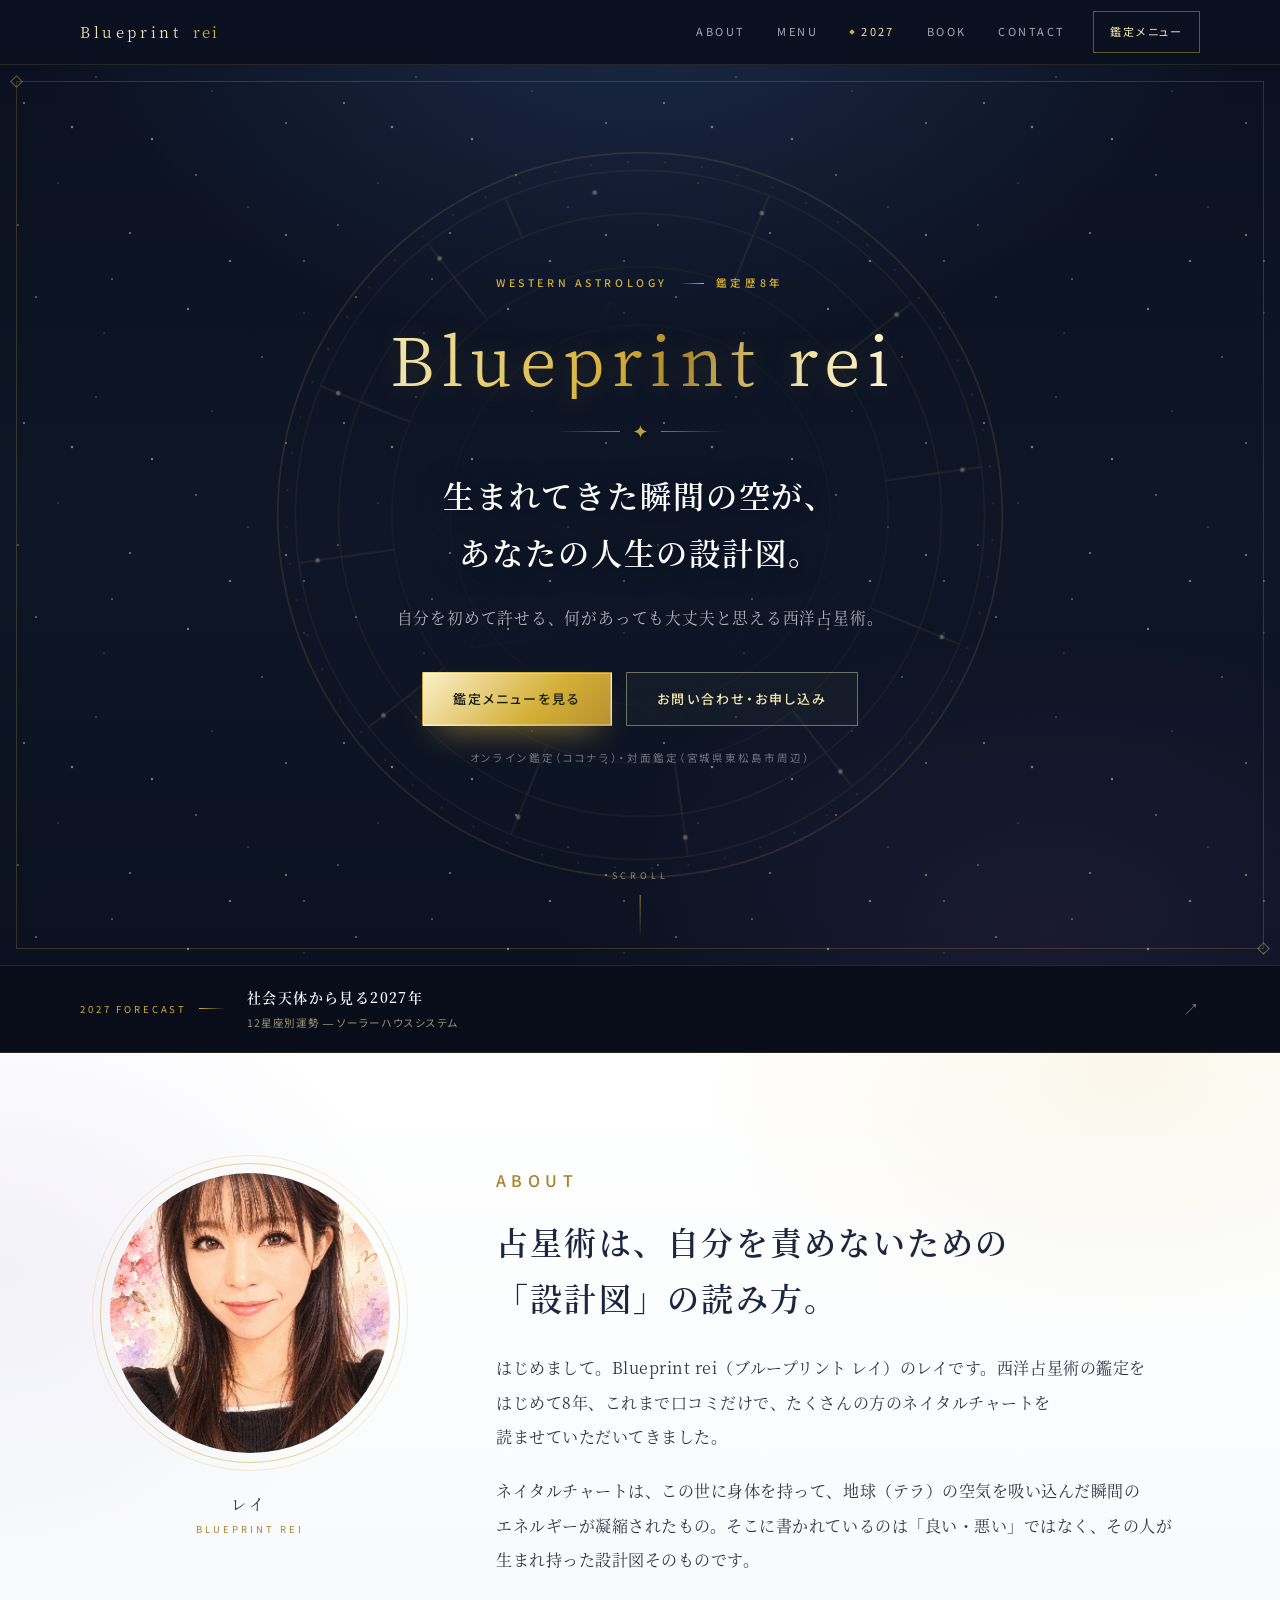
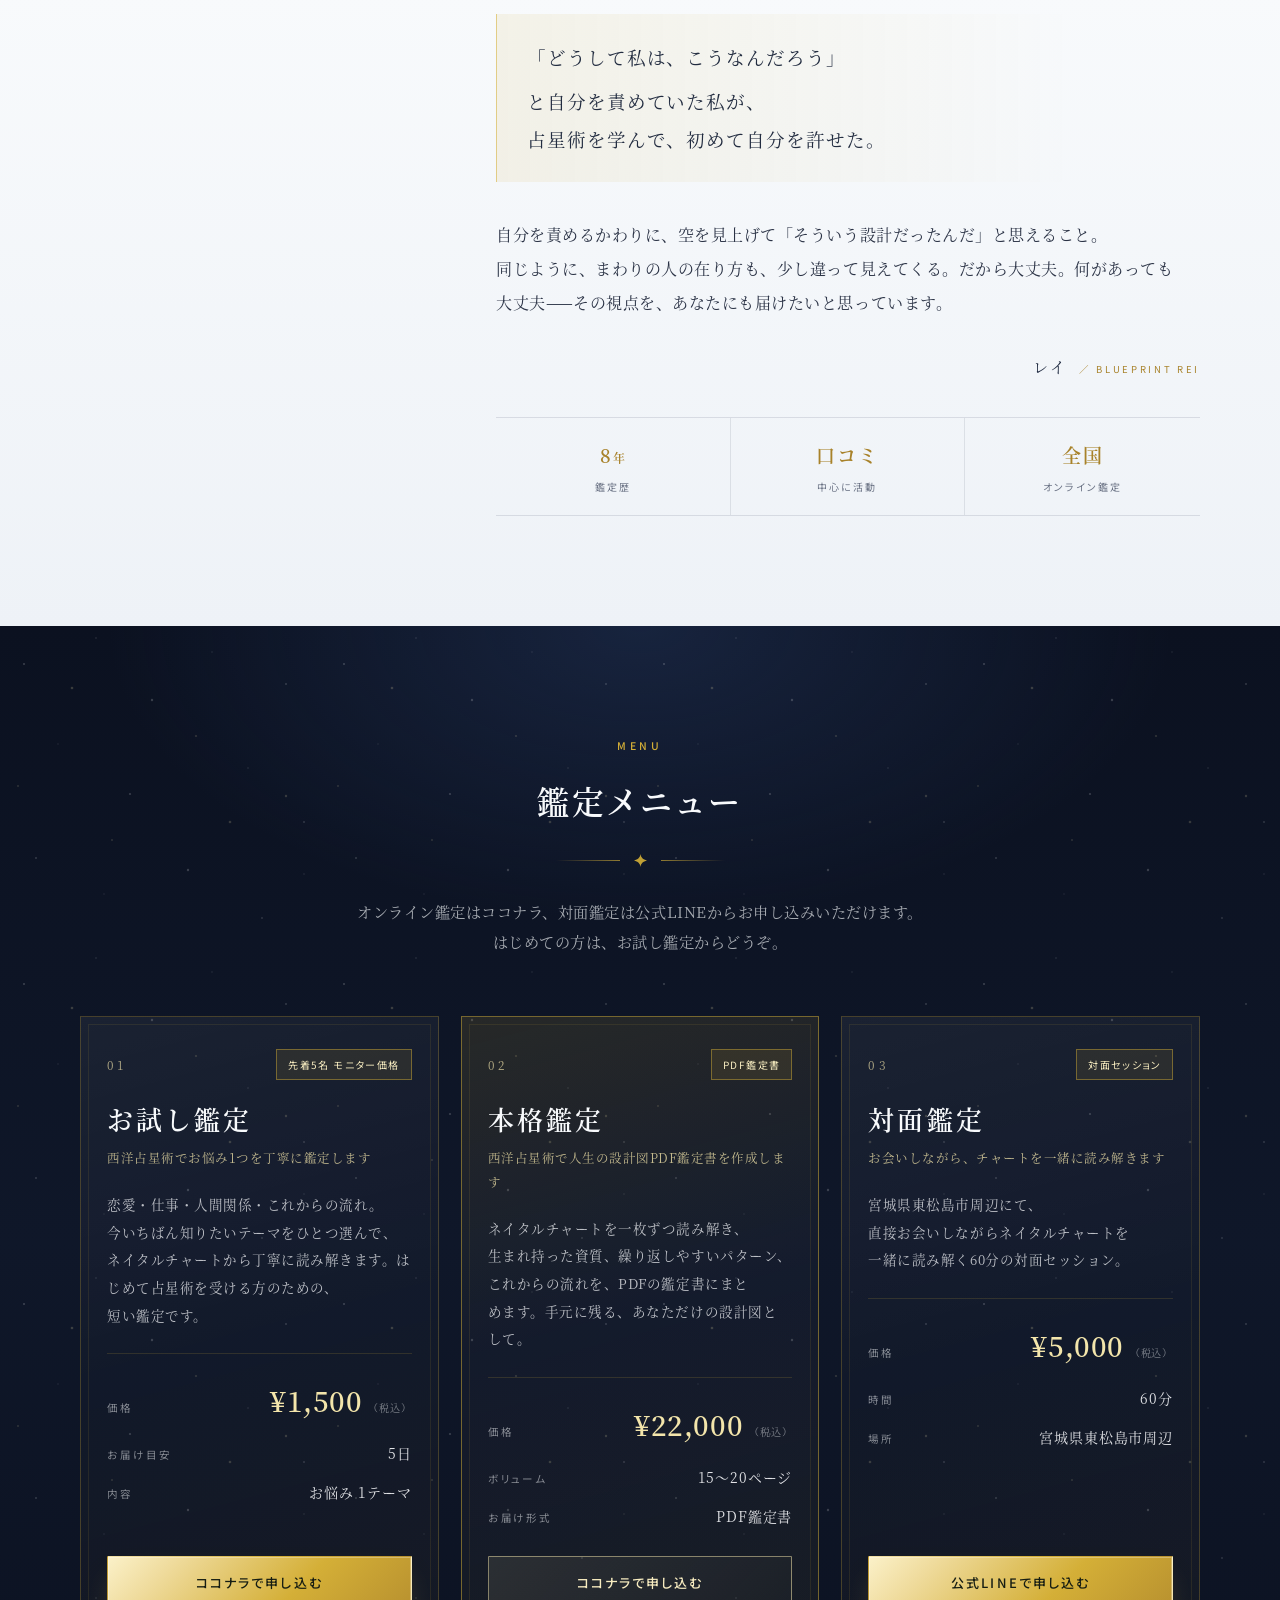
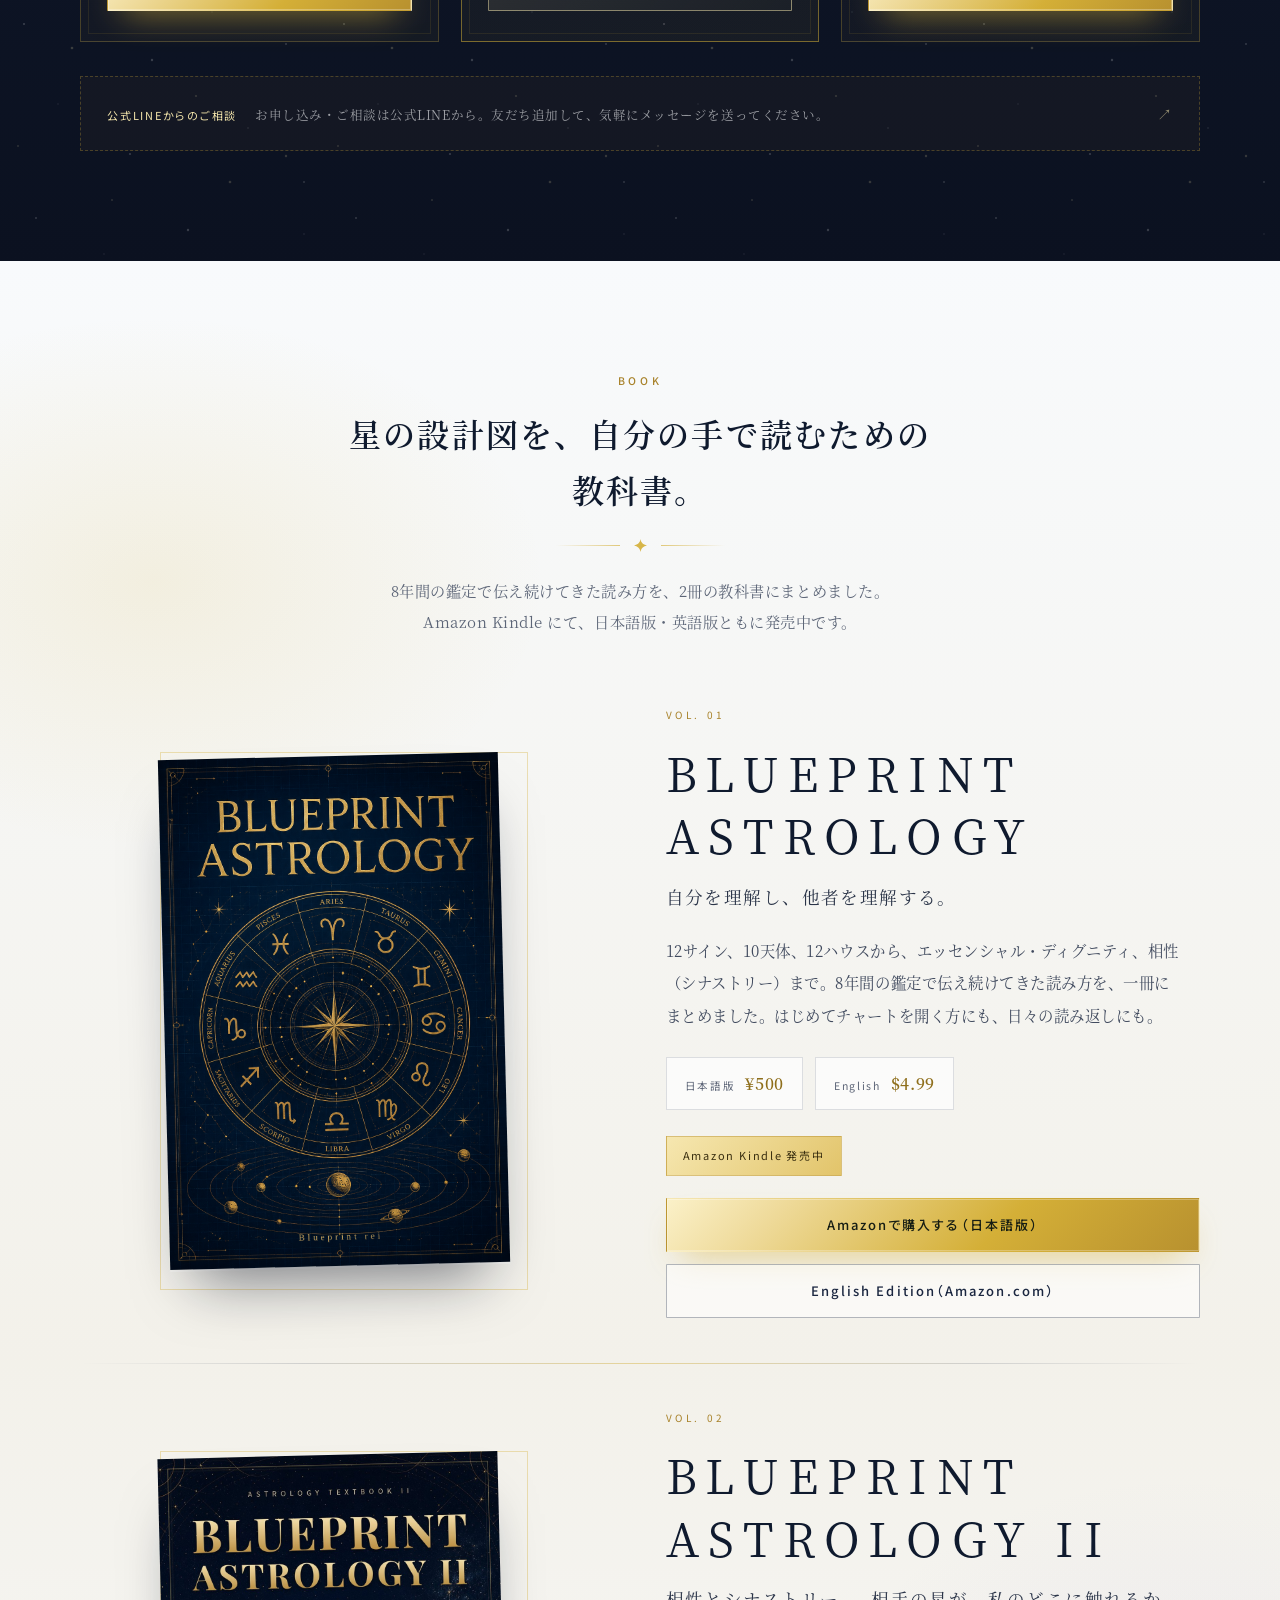
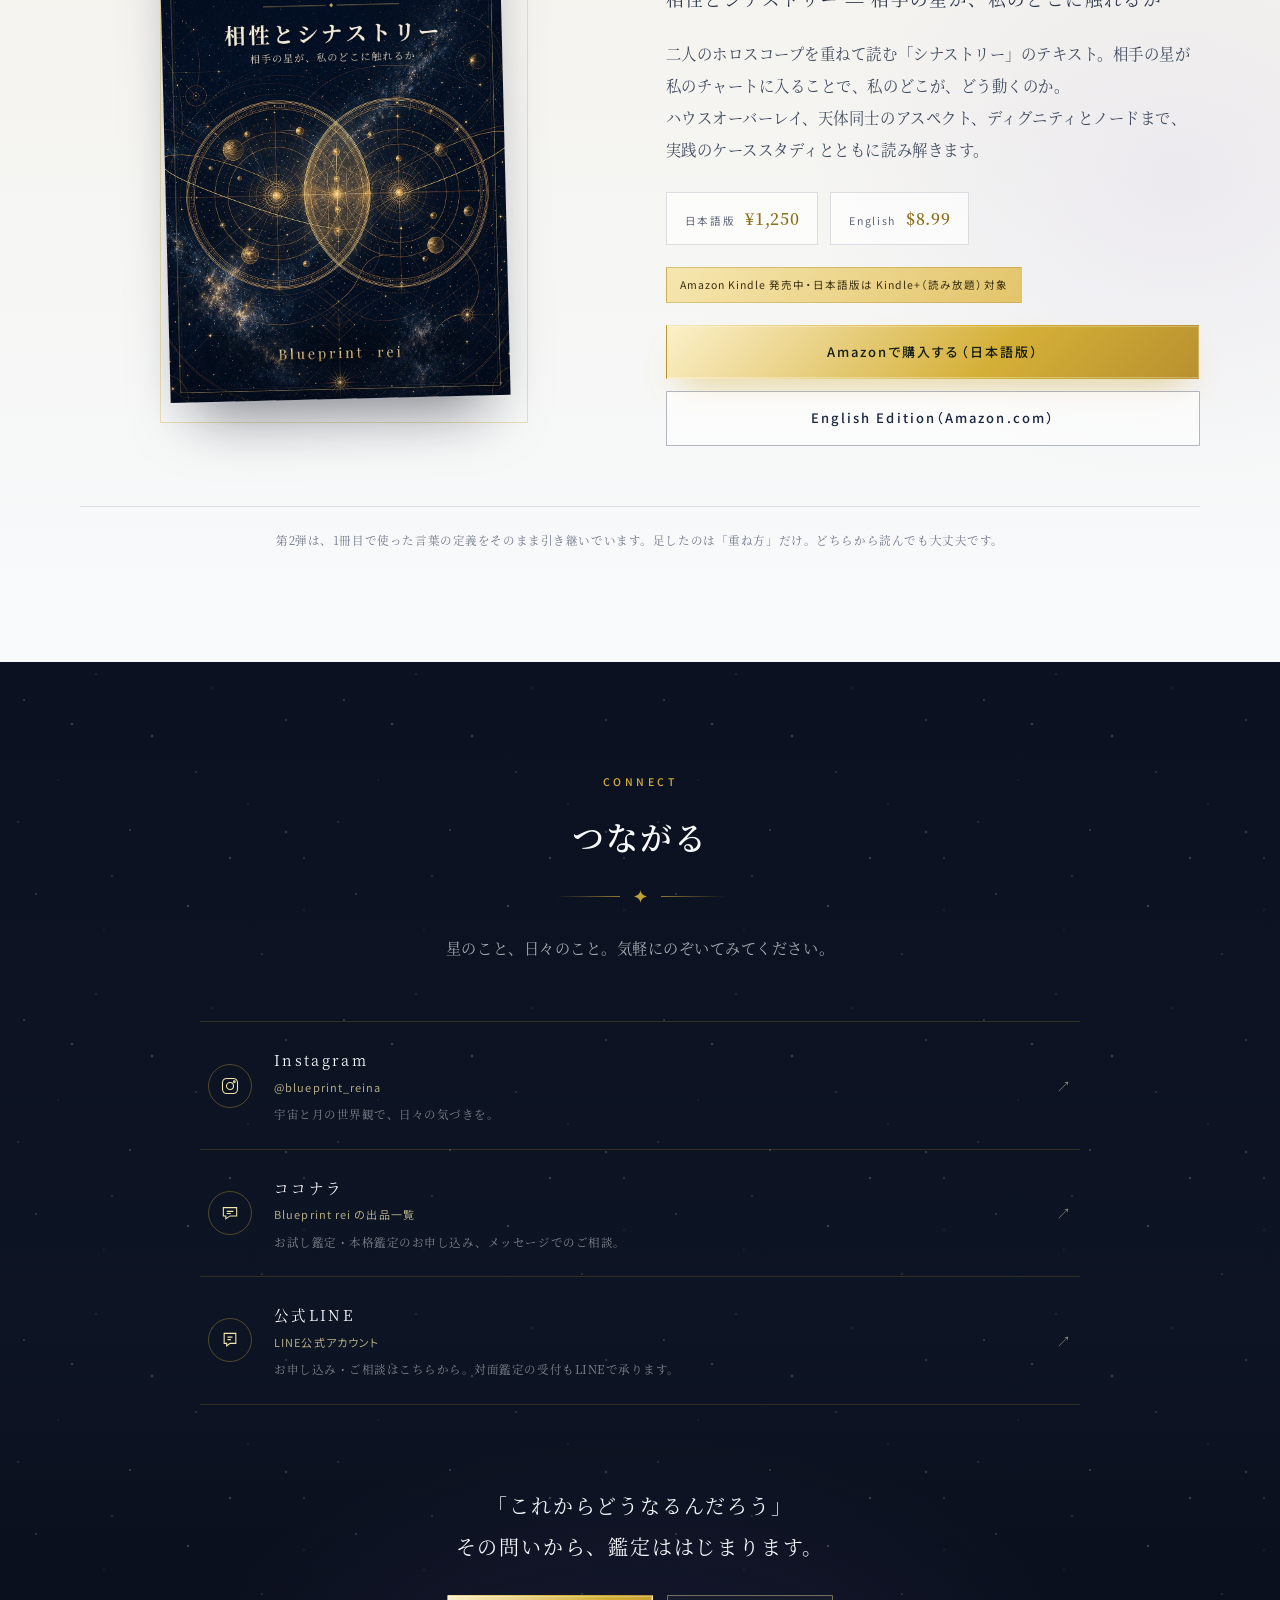
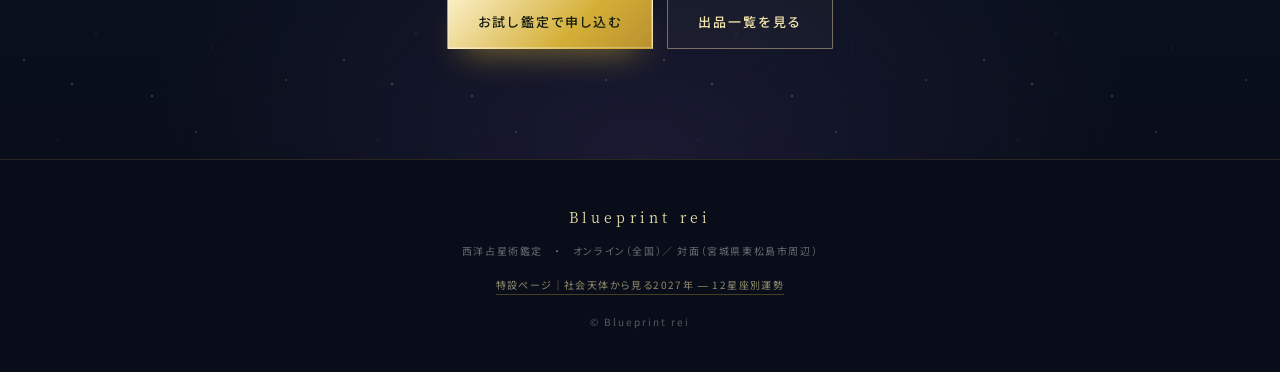
==== commit c43dd198: "特設ページ「社会天体から見る2027年 ― 12星座別運勢」を追加" ====
--- a/index.html
+++ b/index.html
@@ -16,6 +16,7 @@
     <nav class="nav" aria-label="メニュー">
       <a href="#about">About</a>
       <a href="#menu">Menu</a>
+      <a class="nav-hl" href="horoscope-2027.html">2027</a>
       <a href="#book">Book</a>
       <a href="#contact">Contact</a>
     </nav>
@@ -117,6 +118,18 @@
 
     <a class="scroll-hint" href="#about"><span>Scroll</span></a>
   </section>
+
+  <!-- ============ 2027 FEATURE ============ -->
+  <a class="h27-band" href="horoscope-2027.html">
+    <span class="wrap h27-band-inner">
+      <span class="h27-band-tag">2027 Forecast</span>
+      <span class="h27-band-text">
+        <b>社会天体から見る2027年</b>
+        <span class="h27-band-sub">12星座別運勢 ― ソーラーハウスシステム</span>
+      </span>
+      <span class="h27-band-arrow" aria-hidden="true">↗</span>
+    </span>
+  </a>
 
   <!-- ============ ABOUT ============ -->
   <section class="section about" id="about">
@@ -359,6 +372,7 @@
   <div class="wrap">
     <p class="footer-brand">Blueprint rei</p>
     <p class="footer-line">西洋占星術鑑定　・　オンライン（全国）<br class="sp">／ 対面（宮城県東松島市周辺）</p>
+    <p class="footer-link"><a href="horoscope-2027.html">特設ページ｜社会天体から見る2027年 ― 12星座別運勢</a></p>
     <p class="copyright">© Blueprint rei</p>
   </div>
 </footer>
--- a/style.css
+++ b/style.css
@@ -1118,3 +1118,609 @@
   .ribbon{font-size:9px;padding:4px 8px;}
   .specs dd em{font-size:1.55rem;}
 }
+
+/* =========================================================
+   HOROSCOPE 2027  (horoscope-2027.html / top-page band)
+   ========================================================= */
+
+.nav a.is-current{
+  color:var(--gold-l);
+  border-bottom-color:rgba(212,175,55,.7);
+}
+.nav a.nav-hl{color:var(--gold-l);}
+.nav a.nav-hl::before{
+  content:"";
+  display:inline-block;
+  width:4px;height:4px;
+  margin-right:7px;
+  vertical-align:2px;
+  background:var(--gold);
+  transform:rotate(45deg);
+}
+
+/* ---------- top page band ---------- */
+
+.h27-band{
+  display:block;
+  background:#080d19;
+  border-top:1px solid rgba(212,175,55,.16);
+  border-bottom:1px solid rgba(212,175,55,.16);
+  transition:background .3s ease;
+}
+.h27-band:hover{background:#0b1120;}
+.h27-band-inner{
+  display:flex;
+  align-items:center;
+  gap:clamp(12px,2.4vw,22px);
+  padding:18px 0;
+}
+.h27-band-tag{
+  display:flex;
+  align-items:center;
+  gap:12px;
+  font-family:var(--sans);
+  font-size:9.5px;
+  letter-spacing:.3em;
+  text-transform:uppercase;
+  color:var(--gold);
+  white-space:nowrap;
+}
+.h27-band-tag::after{
+  content:"";
+  width:26px;height:1px;
+  background:linear-gradient(90deg,var(--gold),transparent);
+}
+.h27-band-text{
+  display:flex;
+  flex-direction:column;
+  gap:2px;
+  flex:1;
+  min-width:0;
+}
+.h27-band-text b{
+  font-size:14px;
+  font-weight:600;
+  letter-spacing:.1em;
+  color:#fbfcfe;
+}
+.h27-band-sub{
+  font-family:var(--sans);
+  font-size:10.5px;
+  letter-spacing:.08em;
+  color:rgba(243,229,171,.62);
+}
+.h27-band-arrow,
+.h27-kindle-arrow{
+  flex:none;
+  font-size:16px;
+  color:rgba(243,229,171,.55);
+  transition:transform .3s ease, color .3s ease;
+}
+.h27-band:hover .h27-band-arrow{transform:translate(3px,-3px);color:var(--gold-l);}
+
+.footer-link{
+  margin-top:14px;
+  font-family:var(--sans);
+  font-size:10px;
+  letter-spacing:.14em;
+}
+.footer-link a{
+  color:rgba(243,229,171,.58);
+  border-bottom:1px solid rgba(212,175,55,.3);
+  padding-bottom:2px;
+}
+.footer-link a:hover{color:var(--gold-l);border-bottom-color:rgba(212,175,55,.7);}
+
+/* ---------- hero ---------- */
+
+.h27-hero{
+  position:relative;
+  overflow:hidden;
+  padding:clamp(64px,8vw,104px) 0 clamp(46px,6vw,72px);
+  background:
+    radial-gradient(820px 480px at 50% -10%, rgba(40,62,104,.55) 0%, rgba(11,17,32,0) 68%),
+    radial-gradient(680px 420px at 84% 100%, rgba(60,48,92,.30) 0%, rgba(11,17,32,0) 70%),
+    linear-gradient(180deg,#0b1120 0%,#0e1627 55%,#0b1120 100%);
+}
+.h27-hero-inner{
+  position:relative;
+  z-index:2;
+  text-align:center;
+  display:flex;
+  flex-direction:column;
+  align-items:center;
+}
+.h27-hero .eyebrow{justify-content:center;}
+.h27-title{
+  font-size:clamp(1.55rem,5.8vw,2.9rem);
+  font-weight:600;
+  line-height:1.55;
+  letter-spacing:.1em;
+  color:#fbfcfe;
+  margin-top:20px;
+  text-shadow:0 2px 26px rgba(11,17,32,.9);
+}
+.h27-subtitle{
+  margin-top:14px;
+  font-size:clamp(.86rem,3.4vw,1rem);
+  letter-spacing:.16em;
+  color:var(--gold-l);
+  line-height:1.9;
+}
+.h27-lead{
+  font-size:clamp(.84rem,3.4vw,.95rem);
+  line-height:2.1;
+  letter-spacing:.04em;
+  color:rgba(248,250,252,.7);
+  max-width:680px;
+  word-break:auto-phrase;
+}
+.h27-planets{
+  display:flex;
+  justify-content:center;
+  gap:clamp(12px,4.2vw,34px);
+  margin-top:30px;
+  flex-wrap:wrap;
+}
+.h27-planets li{
+  display:flex;
+  flex-direction:column;
+  align-items:center;
+  gap:5px;
+}
+.h27-planets b{
+  font-size:20px;
+  font-weight:400;
+  line-height:1;
+  color:var(--gold);
+}
+.h27-planets span{
+  font-family:var(--sans);
+  font-size:9.5px;
+  letter-spacing:.16em;
+  color:rgba(248,250,252,.45);
+}
+.h27-note{
+  margin-top:36px;
+  max-width:720px;
+  padding:22px 26px;
+  border:1px solid rgba(212,175,55,.22);
+  background:rgba(212,175,55,.045);
+  background-color:rgba(11,17,32,.62);
+  text-align:left;
+}
+.h27-note p{
+  font-size:12.5px;
+  line-height:2.05;
+  letter-spacing:.03em;
+  color:rgba(248,250,252,.68);
+}
+.h27-note p + p{margin-top:8px;}
+
+/* ---------- overview ---------- */
+
+.h27-overview{
+  overflow:hidden;
+  padding-top:clamp(36px,5vw,54px);
+  background:
+    radial-gradient(760px 420px at 50% 0%, rgba(38,58,98,.42) 0%, rgba(11,17,32,0) 70%),
+    linear-gradient(180deg,#0b1120 0%,#0f1729 50%,#0b1120 100%);
+}
+.h27-globes{
+  display:flex;
+  flex-direction:column;
+  gap:14px;
+  max-width:900px;
+  margin-inline:auto;
+}
+.h27-globe{
+  position:relative;
+  padding:26px 30px 28px;
+  border:1px solid rgba(212,175,55,.24);
+  background:linear-gradient(165deg, rgba(255,255,255,.055) 0%, rgba(255,255,255,.012) 52%, rgba(212,175,55,.04) 100%);
+  background-color:rgba(11,17,32,.66);
+}
+.h27-globe::before{
+  content:"";
+  position:absolute;
+  inset:6px;
+  border:1px solid rgba(212,175,55,.09);
+  pointer-events:none;
+}
+.h27-globe-head{
+  display:flex;
+  align-items:baseline;
+  gap:12px;
+  flex-wrap:wrap;
+}
+.h27-sym{
+  font-size:22px;
+  line-height:1;
+  letter-spacing:.02em;
+  color:var(--gold-l);
+}
+.h27-globe h3{
+  font-size:clamp(1.06rem,3.8vw,1.24rem);
+  font-weight:600;
+  letter-spacing:.1em;
+  line-height:1.5;
+  color:#fbfcfe;
+}
+.h27-globe h3 span{
+  display:inline-block;
+  margin-left:1px;
+  font-family:var(--serif);
+  font-size:.64em;
+  font-weight:400;
+  letter-spacing:.02em;
+  color:rgba(243,229,171,.7);
+}
+.h27-chip{
+  margin-left:auto;
+  font-family:var(--sans);
+  font-size:10px;
+  letter-spacing:.12em;
+  color:rgba(248,250,252,.58);
+  border:1px solid rgba(212,175,55,.28);
+  padding:5px 11px;
+  white-space:nowrap;
+}
+.h27-tagline{
+  margin-top:14px;
+  font-size:clamp(.95rem,3.8vw,1.06rem);
+  letter-spacing:.06em;
+  line-height:1.85;
+  color:var(--gold-l);
+}
+.h27-globe-points{
+  margin-top:16px;
+  padding-top:16px;
+  border-top:1px solid rgba(212,175,55,.14);
+  display:flex;
+  flex-direction:column;
+  gap:12px;
+}
+.h27-globe-points li{
+  font-size:14px;
+  line-height:2.05;
+  letter-spacing:.02em;
+  color:rgba(248,250,252,.74);
+  word-break:auto-phrase;
+}
+.h27-globe-points b{
+  display:block;
+  margin-bottom:2px;
+  font-family:var(--sans);
+  font-size:11px;
+  font-weight:500;
+  letter-spacing:.1em;
+  color:var(--gold-l);
+}
+
+/* ---------- jump ---------- */
+
+.h27-jump{margin-top:clamp(32px,5vw,44px);}
+.h27-jump-label{
+  text-align:center;
+  margin-bottom:14px;
+  font-family:var(--sans);
+  font-size:10px;
+  letter-spacing:.3em;
+  color:rgba(243,229,171,.55);
+}
+.h27-jump-grid{
+  display:grid;
+  grid-template-columns:repeat(6,minmax(0,1fr));
+  gap:8px;
+  max-width:900px;
+  margin-inline:auto;
+}
+.h27-jump-grid a{
+  display:flex;
+  align-items:center;
+  justify-content:center;
+  gap:7px;
+  padding:12px 4px;
+  border:1px solid rgba(212,175,55,.26);
+  font-family:var(--sans);
+  font-size:11.5px;
+  letter-spacing:.06em;
+  color:rgba(248,250,252,.82);
+  transition:background .25s ease, border-color .25s ease, color .25s ease;
+}
+.h27-jump-grid a i{
+  font-style:normal;
+  font-size:14px;
+  line-height:1;
+  color:var(--gold);
+}
+.h27-jump-grid a:hover{
+  background:rgba(212,175,55,.13);
+  border-color:rgba(212,175,55,.6);
+  color:#fff;
+}
+
+/* ---------- 12 signs ---------- */
+
+.h27-signs{
+  background:
+    radial-gradient(620px 420px at 90% 0%, rgba(212,175,55,.1) 0%, rgba(248,250,252,0) 70%),
+    radial-gradient(560px 460px at 0% 20%, rgba(178,164,214,.12) 0%, rgba(248,250,252,0) 72%),
+    linear-gradient(180deg,#ffffff 0%, var(--ivory) 42%, #eef2f7 100%);
+  color:var(--ink);
+}
+.h27-signs .eyebrow{color:var(--gold-d);}
+.h27-signs .section-title{color:var(--ink);}
+.h27-signs .lead{color:#5c6577;word-break:auto-phrase;}
+.h27-list{
+  display:flex;
+  flex-direction:column;
+  gap:16px;
+  max-width:900px;
+  margin-inline:auto;
+}
+.h27-sign{
+  position:relative;
+  scroll-margin-top:82px;
+  padding:clamp(22px,4.4vw,34px) clamp(20px,4.4vw,36px);
+  background:rgba(255,255,255,.8);
+  border:1px solid rgba(27,39,64,.1);
+  border-left:2px solid rgba(212,175,55,.55);
+  box-shadow:0 20px 44px -38px rgba(11,17,32,.55);
+}
+.h27-sign-head{
+  display:flex;
+  align-items:flex-start;
+  gap:clamp(14px,3vw,20px);
+}
+.h27-glyph{
+  flex:none;
+  width:clamp(44px,10vw,52px);
+  height:clamp(44px,10vw,52px);
+  display:flex;
+  align-items:center;
+  justify-content:center;
+  border:1px solid rgba(212,175,55,.5);
+  border-radius:50%;
+  background:rgba(212,175,55,.06);
+  font-size:clamp(19px,4.6vw,22px);
+  line-height:1;
+  color:var(--gold-d);
+}
+.h27-sign-title{min-width:0;}
+.h27-sign h3{
+  display:flex;
+  align-items:baseline;
+  flex-wrap:wrap;
+  gap:6px 10px;
+  font-size:clamp(1.1rem,4.4vw,1.36rem);
+  font-weight:600;
+  letter-spacing:.12em;
+  line-height:1.5;
+  color:#0f1a2e;
+}
+.h27-dates{
+  font-family:var(--sans);
+  font-size:10px;
+  font-weight:400;
+  letter-spacing:.1em;
+  color:#8f6f1c;
+}
+.h27-catch{
+  margin-top:8px;
+  font-size:clamp(.9rem,3.6vw,1rem);
+  font-weight:600;
+  line-height:1.95;
+  letter-spacing:.04em;
+  color:#243049;
+  word-break:auto-phrase;
+}
+.h27-points{
+  display:flex;
+  flex-direction:column;
+  gap:14px;
+  margin-top:16px;
+  padding-top:14px;
+  border-top:1px solid rgba(27,39,64,.1);
+}
+.h27-points > div + div{
+  border-top:1px solid rgba(27,39,64,.06);
+  padding-top:14px;
+}
+.h27-points dt{
+  font-family:var(--sans);
+  font-size:10.5px;
+  font-weight:500;
+  letter-spacing:.08em;
+  line-height:1.8;
+  color:#8f6f1c;
+}
+.h27-points dd{
+  margin-top:5px;
+  font-size:clamp(.86rem,3.5vw,.95rem);
+  line-height:2.05;
+  letter-spacing:.03em;
+  color:#3a4457;
+  word-break:auto-phrase;
+}
+.h27-points dd strong{
+  font-weight:600;
+  color:#16233b;
+  background:linear-gradient(180deg,transparent 58%, rgba(212,175,55,.26) 58%);
+}
+.h27-backtop{margin-top:32px;text-align:center;}
+.h27-backtop a{
+  font-family:var(--sans);
+  font-size:10.5px;
+  letter-spacing:.24em;
+  color:#8f6f1c;
+  border-bottom:1px solid rgba(212,175,55,.45);
+  padding-bottom:4px;
+}
+.h27-backtop a:hover{color:#6f5514;border-bottom-color:rgba(168,130,42,.8);}
+
+/* ---------- guide ---------- */
+
+.h27-guide{
+  overflow:hidden;
+  background:
+    radial-gradient(720px 460px at 50% 100%, rgba(52,44,86,.38) 0%, rgba(11,17,32,0) 70%),
+    linear-gradient(180deg,#080d19 0%,#0d1424 55%,#080d19 100%);
+}
+.h27-gcards{
+  display:grid;
+  grid-template-columns:repeat(3,minmax(0,1fr));
+  gap:18px;
+  max-width:980px;
+  margin-inline:auto;
+}
+.h27-gcard{
+  display:flex;
+  flex-direction:column;
+  padding:26px 24px 24px;
+  border:1px solid rgba(212,175,55,.24);
+  background:linear-gradient(165deg, rgba(255,255,255,.05) 0%, rgba(212,175,55,.035) 100%);
+  background-color:rgba(11,17,32,.6);
+}
+.h27-gnum{
+  font-family:var(--sans);
+  font-size:10px;
+  letter-spacing:.3em;
+  color:rgba(243,229,171,.6);
+}
+.h27-gcard h3{
+  margin-top:8px;
+  font-size:1.12rem;
+  font-weight:600;
+  letter-spacing:.12em;
+  color:#fbfcfe;
+}
+.h27-gsub{
+  margin-top:8px;
+  font-size:11.5px;
+  line-height:1.9;
+  color:rgba(248,250,252,.6);
+}
+.h27-gprice{
+  display:flex;
+  align-items:baseline;
+  flex-wrap:wrap;
+  gap:6px;
+  margin-top:16px;
+  margin-bottom:20px;
+  padding-top:14px;
+  border-top:1px solid rgba(212,175,55,.16);
+  font-size:12px;
+  color:rgba(248,250,252,.75);
+}
+.h27-gprice em{
+  font-size:1.5rem;
+  font-weight:600;
+  letter-spacing:.02em;
+  color:var(--gold-l);
+}
+.h27-gprice small{
+  font-family:var(--sans);
+  font-size:10px;
+  letter-spacing:.06em;
+  color:rgba(248,250,252,.5);
+}
+.h27-gcard .btn{
+  margin-top:auto;
+  padding:14px 10px;
+  font-size:11.5px;
+  letter-spacing:.1em;
+  white-space:normal;
+}
+.h27-kindle{
+  display:flex;
+  align-items:center;
+  gap:20px;
+  margin-top:26px;
+  padding:22px 26px;
+  border:1px dashed rgba(212,175,55,.3);
+  background:rgba(212,175,55,.035);
+  background-color:rgba(11,17,32,.6);
+  transition:background .3s ease, border-color .3s ease;
+}
+.h27-kindle:hover{background:rgba(212,175,55,.09);border-color:rgba(212,175,55,.55);}
+.h27-kindle:hover .h27-kindle-arrow{transform:translate(3px,-3px);color:var(--gold-l);}
+.h27-kindle-body{
+  display:flex;
+  flex-direction:column;
+  gap:6px;
+  flex:1;
+  min-width:0;
+}
+.h27-kindle-label{
+  font-family:var(--sans);
+  font-size:10.5px;
+  letter-spacing:.14em;
+  color:var(--gold-l);
+}
+.h27-kindle-text{
+  font-size:12px;
+  line-height:1.95;
+  color:rgba(248,250,252,.6);
+}
+.h27-guide-cta{
+  display:flex;
+  justify-content:center;
+  flex-wrap:wrap;
+  gap:12px;
+  margin-top:clamp(36px,5vw,48px);
+}
+
+/* ---------- responsive ---------- */
+
+@media (max-width:820px){
+  .h27-gcards{grid-template-columns:minmax(0,1fr);max-width:520px;}
+}
+
+@media (max-width:720px){
+  .h27-band-inner{flex-wrap:wrap;gap:4px 12px;padding:15px 0 16px;}
+  .h27-band-tag{width:100%;font-size:9px;letter-spacing:.22em;}
+  .h27-band-tag::after{display:none;}
+  .h27-band-text b{font-size:13.5px;letter-spacing:.06em;}
+  .h27-band-sub{font-size:10px;}
+
+  .h27-hero{padding:54px 0 44px;}
+  .h27-hero .hero-frame{inset:11px;}
+  .h27-title{letter-spacing:.08em;line-height:1.6;}
+  .h27-subtitle{letter-spacing:.1em;line-height:1.9;}
+  .h27-lead{font-size:.83rem;line-height:2.05;}
+  .h27-planets{gap:18px;margin-top:24px;}
+  .h27-planets b{font-size:18px;}
+  .h27-planets span{font-size:9px;letter-spacing:.1em;}
+  .h27-note{margin-top:28px;padding:18px;width:100%;}
+  .h27-note p{font-size:11.5px;line-height:2;}
+
+  .h27-globe{padding:22px 20px 24px;}
+  .h27-globe::before{inset:5px;}
+  .h27-globe-head{gap:8px 10px;}
+  .h27-chip{order:3;margin-left:0;margin-top:6px;font-size:9.5px;}
+  .h27-globe h3 span{display:block;margin-left:0;}
+  .h27-globe-points li{font-size:13px;line-height:2;}
+
+  .h27-jump-grid{grid-template-columns:repeat(4,minmax(0,1fr));gap:6px;}
+  .h27-jump-grid a{font-size:10.5px;padding:10px 2px;gap:5px;}
+  .h27-jump-grid a i{font-size:13px;}
+
+  .h27-sign{padding:20px 18px 22px;}
+  .h27-sign-head{gap:13px;}
+  .h27-catch{font-size:.88rem;line-height:1.95;}
+  .h27-points dd{font-size:.84rem;line-height:2.05;}
+  .h27-points dt{font-size:10px;}
+
+  .h27-gcards .lead,
+  .h27-guide .lead{word-break:auto-phrase;}
+  .h27-gcard{padding:22px 20px 20px;}
+  .h27-kindle{display:block;padding:18px;}
+  .h27-kindle-arrow{display:block;margin-top:8px;text-align:right;}
+  .h27-guide-cta{flex-direction:column;max-width:320px;margin-inline:auto;}
+  .h27-guide-cta .btn{width:100%;}
+}
+
+@media (max-width:380px){
+  .h27-jump-grid a{font-size:10px;letter-spacing:0;}
+}
